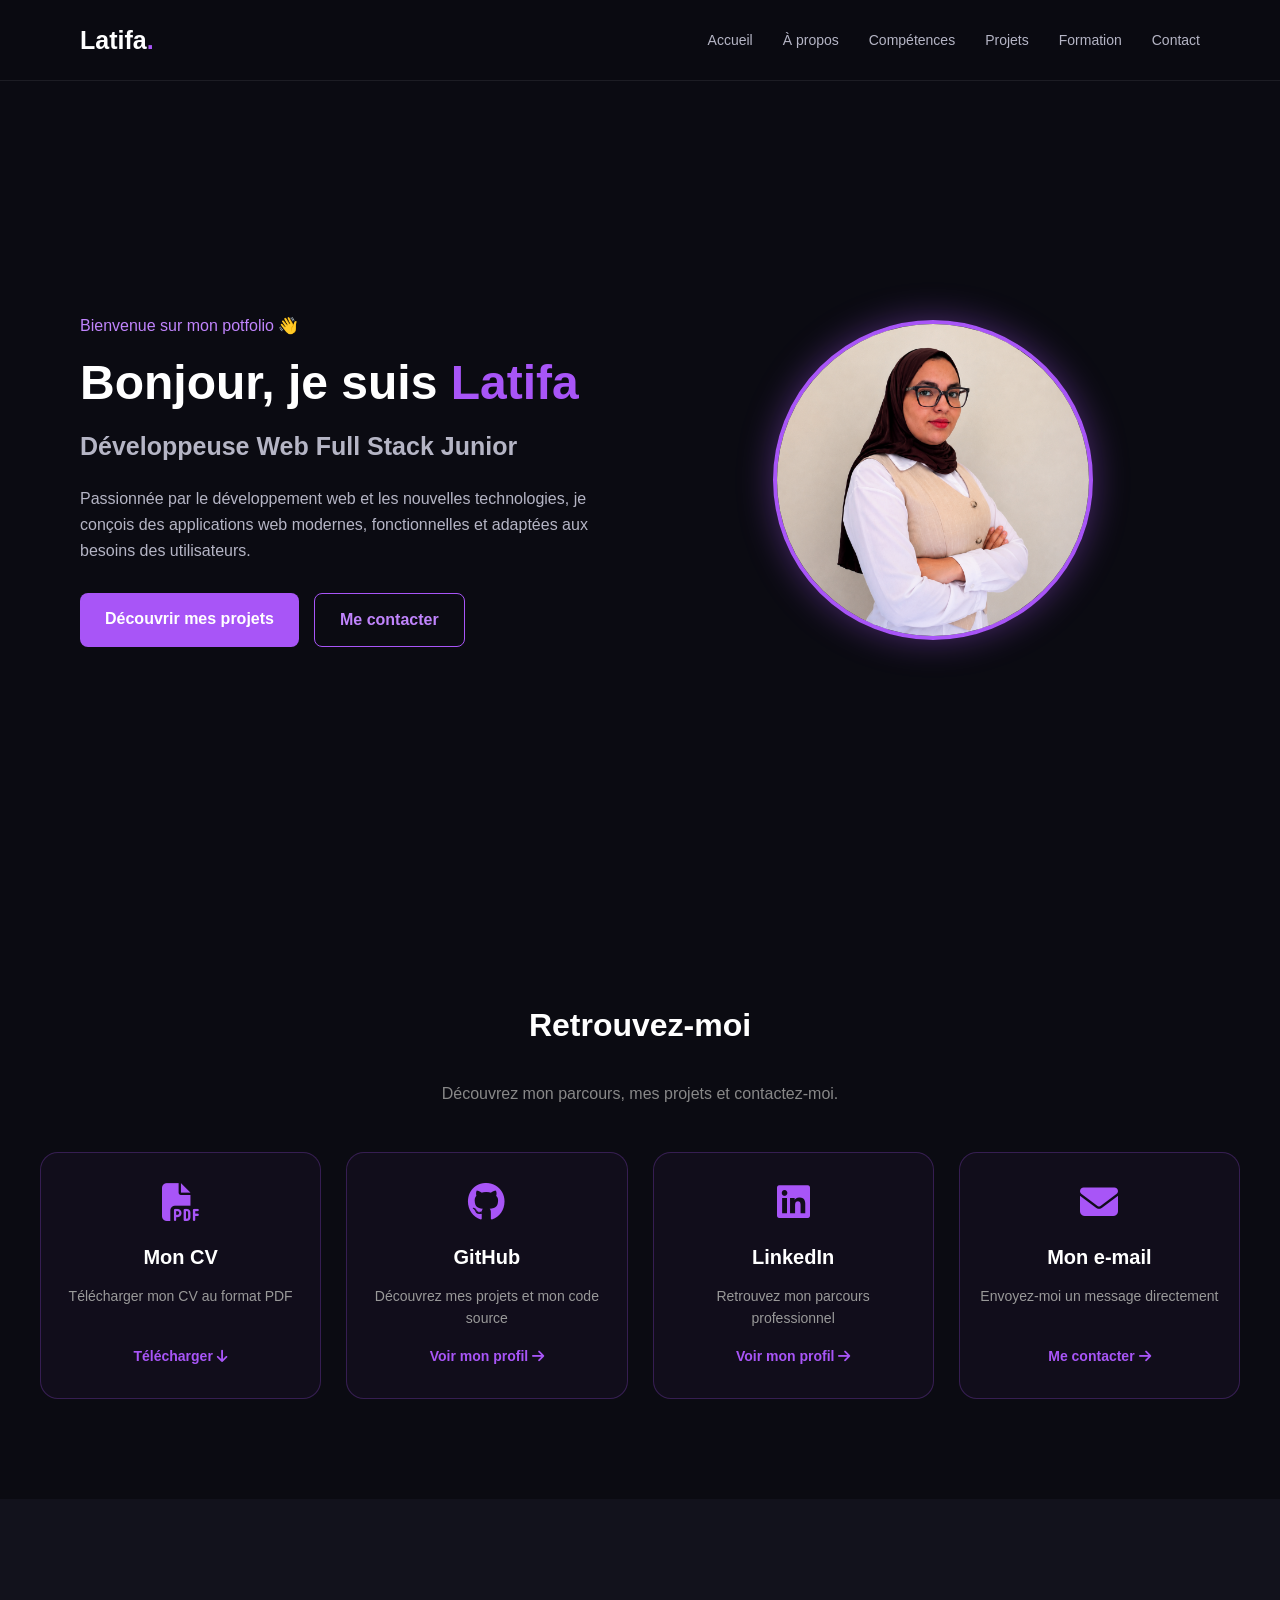
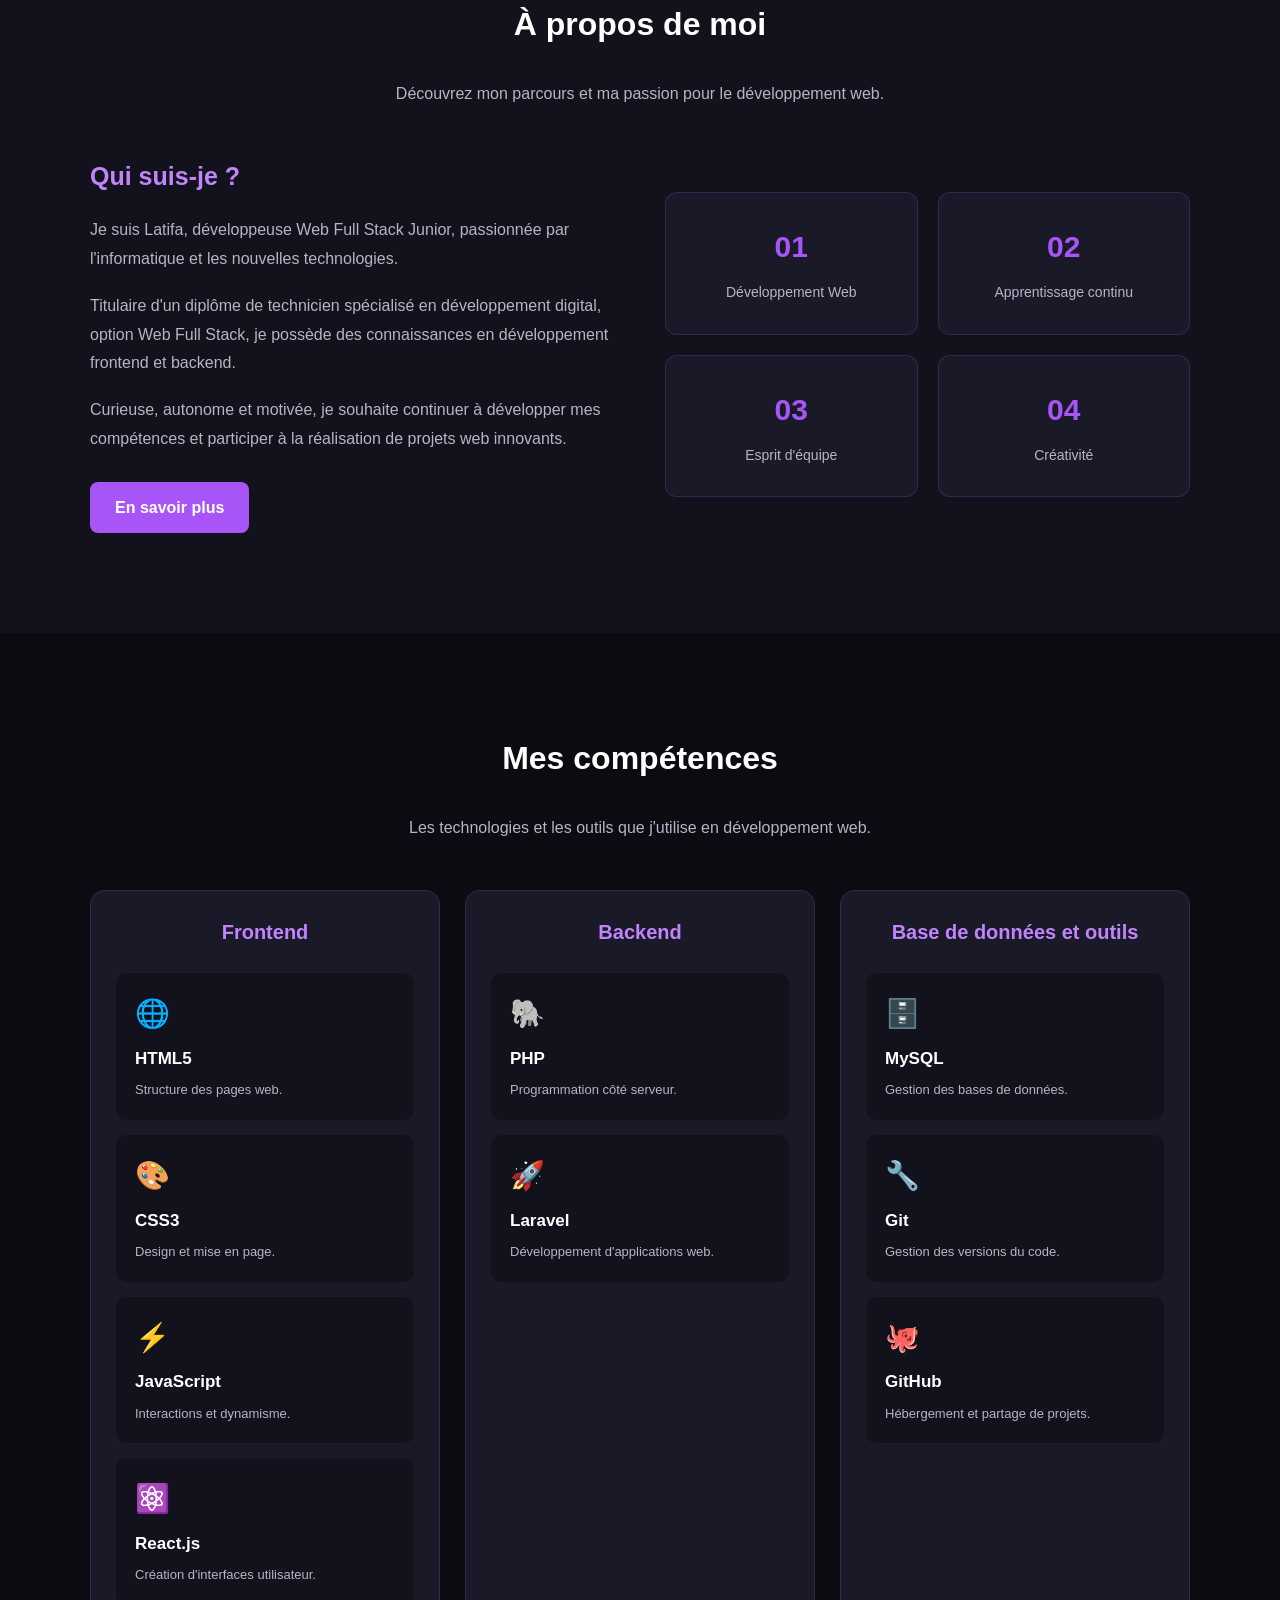
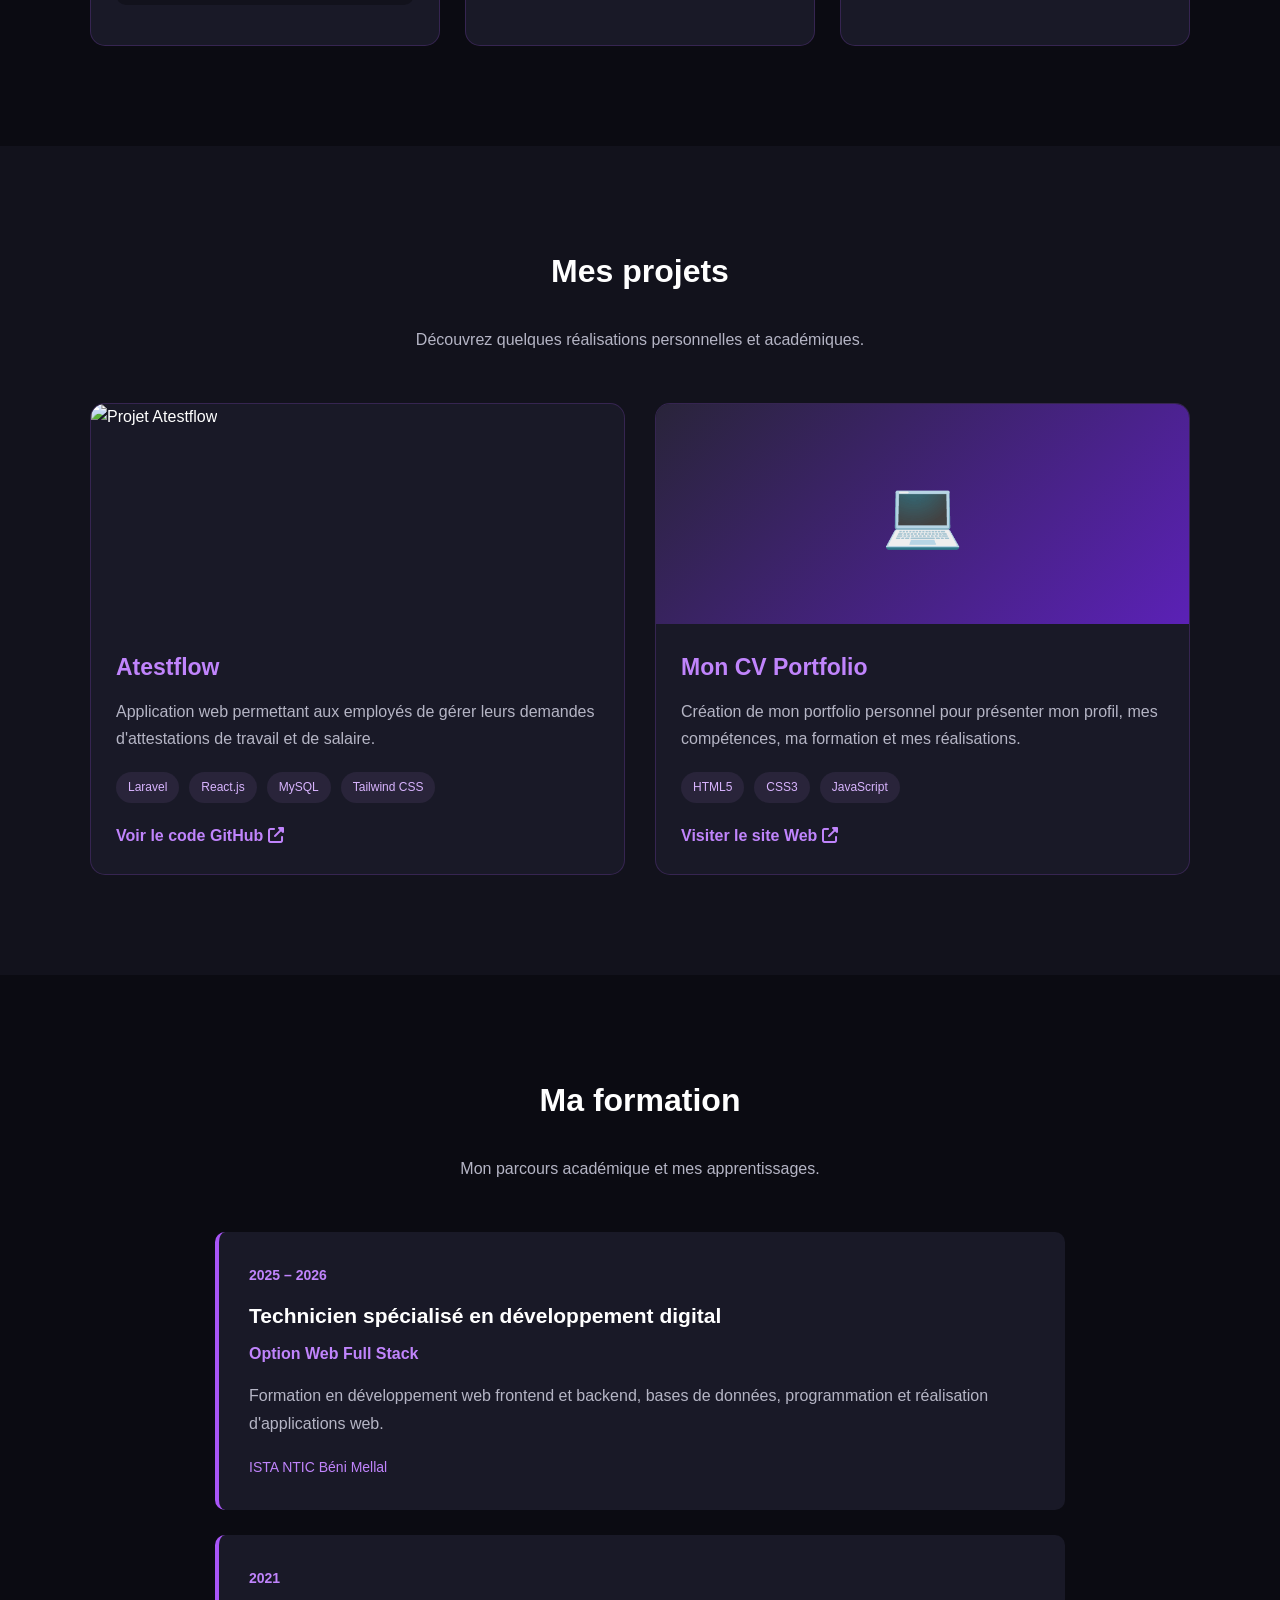
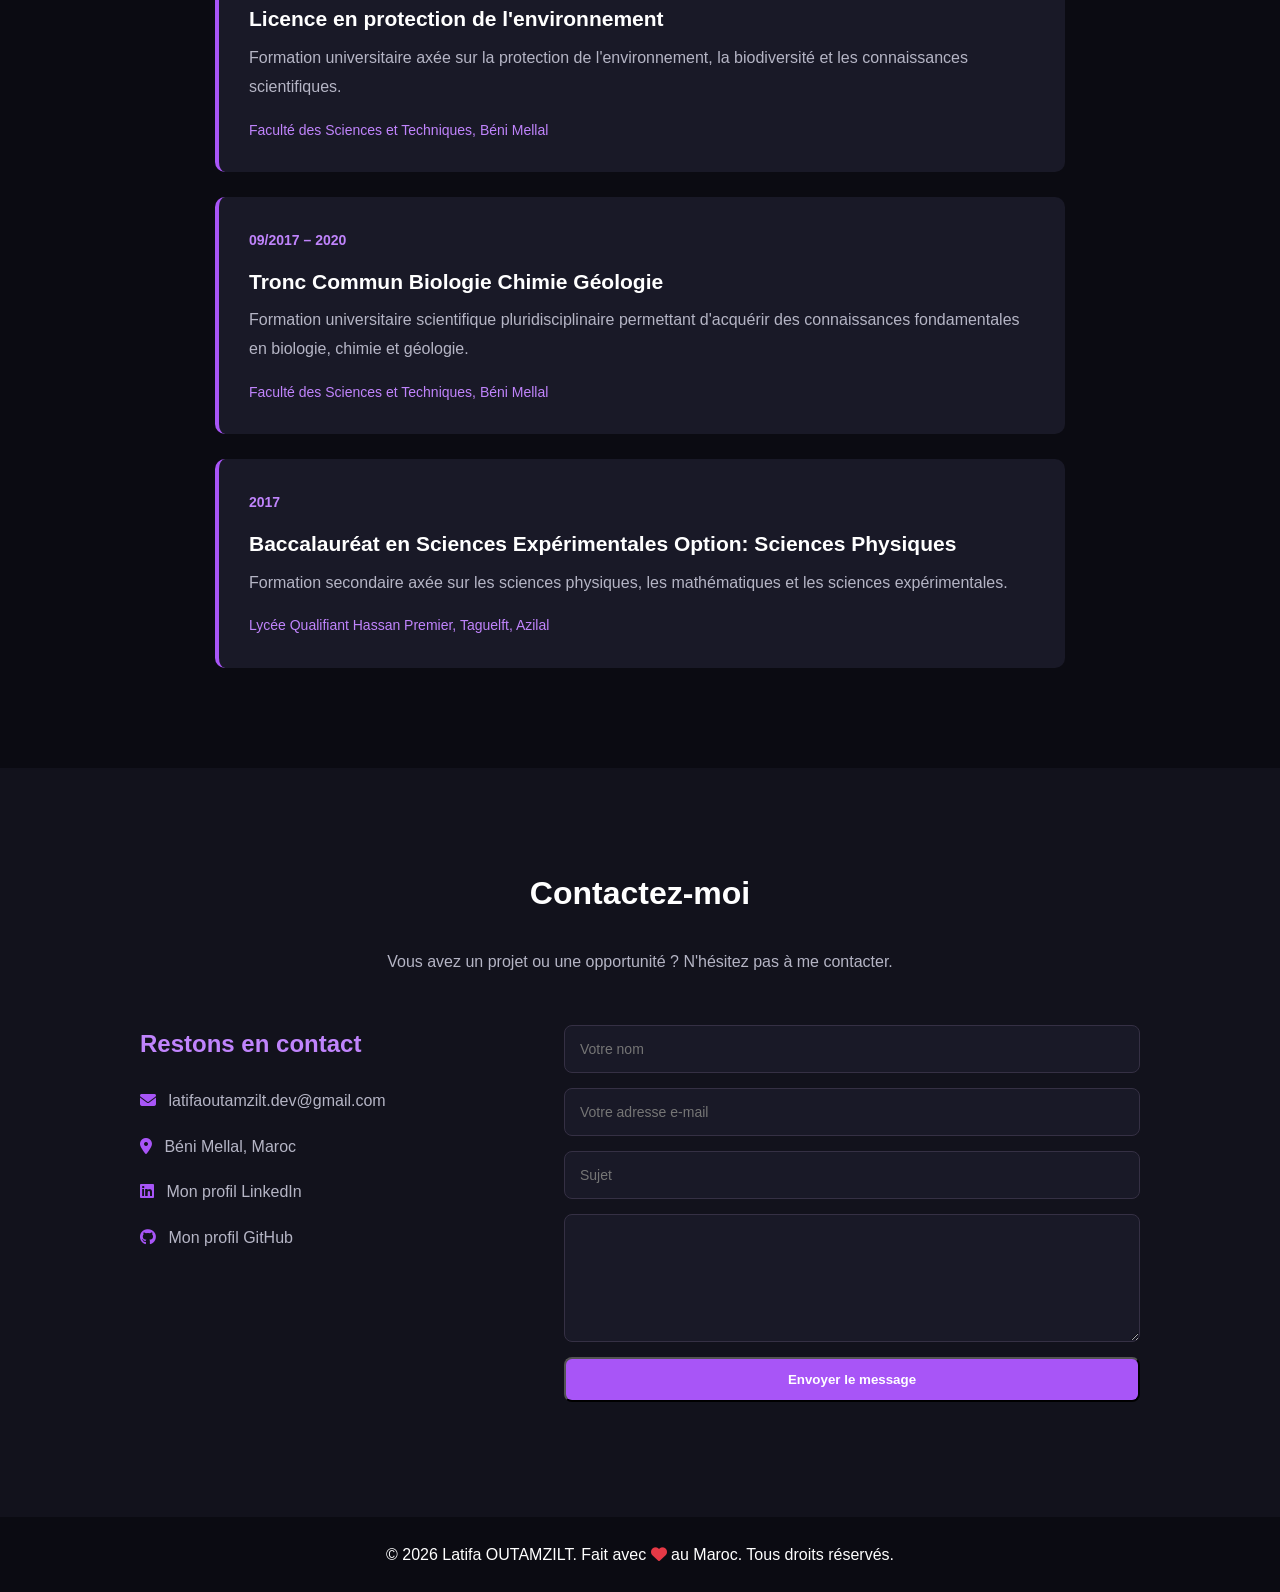
==== index.html @ f8122f00 "Update index.html changer le lien de cv" ====
<!DOCTYPE html>
<html lang="en">
<head>
    <meta charset="UTF-8">
    <meta name="viewport" content="width=device-width, initial-scale=1.0">
    <meta name="description" content="Portfolio personnel de développeuse Web Full Stack Junior">
    <title>Mon Portfolio | Développeuse Web</title>
    <link rel="stylesheet" href="style.css">
    <link rel="stylesheet"
        href="https://cdnjs.cloudflare.com/ajax/libs/font-awesome/6.5.2/css/all.min.css">
    <script src="script.js" defer></script>
</head>
<body>
    <header class="header">
        <nav class="navbar">
            <a href="#accueil" class="logo">
                Latifa<span>.</span>
            </a>
            <ul class="nav-links">
                <li><a href="#accueil">Accueil</a></li>
                <li><a href="#apropos">À propos</a></li>
                <li><a href="#competences">Compétences</a></li>
                <li><a href="#projets">Projets</a></li>
                <li><a href="#formation">Formation</a></li>
                <li><a href="#contact">Contact</a></li>
            </ul>
            <button class="menu-toggle" aria-label="Ouvrir le menu"> ☰ </button>
        </nav>
    </header>
    <main>
        <!--SECTION ACCUEIL-->
        <section id="accueil" class="hero">
            <div class="hero-content">
                <p class="welcome">Bienvenue sur mon potfolio 👋</p>
                <h1>Bonjour, je suis <span>Latifa</span></h1>
                <h2>Développeuse Web Full Stack Junior</h2>
                <p class="hero-description">
                    Passionnée par le développement web
                    et les nouvelles technologies, je conçois des applications web modernes, fonctionnelles et adaptées
                    aux besoins des utilisateurs.
                </p>
                <div class="hero-buttons">
                    <a href="#projets" class="btn btn-primary">
                        Découvrir mes projets
                    </a>
                    <a href="#contact" class="btn btn-secondary">
                        Me contacter
                    </a>
                </div>
                
            </div>
            <div class="hero-image">
                <div class="image-circle">
                    <img src="images/image.png" alt="Photo de profil de Latifa">
                </div>
            </div>
        </section>
        <!--SECTION RETROUVEZ-MOI-->
        <section id="liens-pro" class="professional-links">

            <div class="section-title">
                <h2>Retrouvez-moi</h2>
                <p>
                    Découvrez mon parcours, mes projets
                    et contactez-moi.
                </p>
            </div>

            <div class="links-container">

                <!-- Télécharger CV -->
                <a href="CV-Latifa Outamzilt.pdf"
                download
                class="link-card">

                    <i class="fas fa-file-pdf"></i>

                    <h3>Mon CV</h3>

                    <p>Télécharger mon CV au format PDF</p>

                    <span> Télécharger <i class="fas fa-arrow-down"></i></span>

                </a>

                <!-- GitHub -->
                <a href="https://github.com/Latifa-tifa99"
                target="_blank"
                rel="noopener noreferrer"
                class="link-card">

                    <i class="fab fa-github"></i>

                    <h3>GitHub</h3>

                    <p>Découvrez mes projets et mon code source</p>

                    <span>Voir mon profil <i class="fas fa-arrow-right"></i></span>

                </a>

                <!-- LinkedIn -->
                <a href="https://www.linkedin.com/in/latifa-outamzilt-194a65394/"
                target="_blank"
                rel="noopener noreferrer"
                class="link-card">

                    <i class="fab fa-linkedin"></i>

                    <h3>LinkedIn</h3>

                    <p>Retrouvez mon parcours professionnel</p>

                    <span>Voir mon profil <i class="fas fa-arrow-right"></i></span>

                </a>

                <!-- Email -->
                <a href="mailto:latifaoutamzilt.dev@gmail.com"
                class="link-card">

                    <i class="fas fa-envelope"></i>

                    <h3>Mon e-mail</h3>

                    <p>Envoyez-moi un message directement</p>

                    <span>Me contacter <i class="fas fa-arrow-right"></i></span>

                </a>

            </div>

        </section>
        <!--SECTION A PROPOS-->
        <section id="apropos" class="about">

            <div class="section-title">
                <h2>À propos de moi</h2>
                <p>Découvrez mon parcours et ma passion pour le développement web.</p>
            </div>

            <div class="about-container">

                <div class="about-text">

                    <h3>Qui suis-je ?</h3>

                    <p>
                    Je suis Latifa, développeuse Web Full Stack Junior,
                    passionnée par l'informatique et les nouvelles technologies.
                    </p>

                    <p>
                    Titulaire d'un diplôme de technicien spécialisé en
                    développement digital, option Web Full Stack,
                    je possède des connaissances en développement
                    frontend et backend.
                    </p>

                    <p>
                    Curieuse, autonome et motivée, je souhaite continuer
                    à développer mes compétences et participer à la
                    réalisation de projets web innovants.
                    </p>

                    <a href="#contact" class="btn btn-primary">
                    En savoir plus
                    </a>

                </div>

                <div class="about-info">

                    <div class="info-card">
                        <h3>01</h3>
                        <p>Développement Web</p>
                    </div>

                    <div class="info-card">
                        <h3>02</h3>
                        <p>Apprentissage continu</p>
                    </div>

                    <div class="info-card">
                        <h3>03</h3>
                        <p>Esprit d'équipe</p>
                    </div>

                    <div class="info-card">
                        <h3>04</h3>
                        <p>Créativité</p>
                    </div>

                </div>

            </div>

        </section>
        <!--SECTION COMPETENCES-->
        <section id="competences" class="skills">

            <div class="section-title">
                <h2>Mes compétences</h2>
                <p>Les technologies et les outils que j'utilise en développement web.</p>
            </div>

            <div class="skills-container">

            <!-- FRONTEND -->

                <div class="skill-category">

                    <h3>Frontend</h3>

                    <div class="skill-card">
                        <span class="skill-icon">🌐</span>
                        <h4>HTML5</h4>
                        <p>Structure des pages web.</p>
                    </div>

                    <div class="skill-card">
                        <span class="skill-icon">🎨</span>
                        <h4>CSS3</h4>
                        <p>Design et mise en page.</p>
                    </div>

                    <div class="skill-card">
                        <span class="skill-icon">⚡</span>
                        <h4>JavaScript</h4>
                        <p>Interactions et dynamisme.</p>
                    </div>

                    <div class="skill-card">
                        <span class="skill-icon">⚛️</span>
                        <h4>React.js</h4>
                        <p>Création d'interfaces utilisateur.</p>
                    </div>

                </div>

                <!-- BACKEND -->

                <div class="skill-category">

                    <h3>Backend</h3>

                    <div class="skill-card">
                        <span class="skill-icon">🐘</span>
                        <h4>PHP</h4>
                        <p>Programmation côté serveur.</p>
                    </div>

                    <div class="skill-card">
                        <span class="skill-icon">🚀</span>
                        <h4>Laravel</h4>
                        <p>Développement d'applications web.</p>
                    </div>

                </div>

                <!-- BASE DE DONNEES ET OUTILS -->

                <div class="skill-category">

                    <h3>Base de données et outils</h3>

                    <div class="skill-card">
                        <span class="skill-icon">🗄️</span>
                        <h4>MySQL</h4>
                        <p>Gestion des bases de données.</p>
                    </div>

                    <div class="skill-card">
                        <span class="skill-icon">🔧</span>
                        <h4>Git</h4>
                        <p>Gestion des versions du code.</p>
                    </div>

                    <div class="skill-card">
                        <span class="skill-icon">🐙</span>
                        <h4>GitHub</h4>
                        <p>Hébergement et partage de projets.</p>
                    </div>

                </div>

            </div>

        </section>
        <!--SECTION PROJETS-->
        <section id="projets" class="projects">

            <div class="section-title">
                <h2>Mes projets</h2>
                <p>Découvrez quelques réalisations personnelles et académiques.</p>
            </div>

            <div class="projects-container">

                <!-- PROJET 1 -->

                <div class="project-card">

                    <div class="project-image">
                        <img src="images/project1.png"
                            alt="Projet Atestflow">
                    </div>

                    <div class="project-content">

                        <h3>Atestflow</h3>

                        <p>
                            Application web permettant aux employés
                            de gérer leurs demandes d'attestations
                            de travail et de salaire.
                        </p>

                        <div class="project-technologies">
                            <span>Laravel</span>
                            <span>React.js</span>
                            <span>MySQL</span>
                            <span>Tailwind CSS</span>
                        </div>

                        <a href="https://github.com/"
                        target="_blank"
                        rel="noopener noreferrer"
                        class="project-link">
                        Voir le code GitHub <i class="fas fa-external-link-alt"></i>
                        </a>

                    </div>

                </div>

                <!-- PROJET 2 -->

                <div class="project-card">

                    <div class="project-image project-placeholder">
                        <span>💻</span>
                    </div>

                    <div class="project-content">

                        <h3>Mon CV Portfolio</h3>

                        <p>
                            Création de mon portfolio personnel
                            pour présenter mon profil, mes compétences,
                            ma formation et mes réalisations.
                        </p>

                        <div class="project-technologies">
                            <span>HTML5</span>
                            <span>CSS3</span>
                            <span>JavaScript</span>
                        </div>

                        <a href="#accueil" class="project-link">
                            Visiter le site Web <i class="fas fa-external-link-alt"></i>
                        </a>

                    </div>

                </div>

            </div>

        </section>
        <!--SECTION FORMATION-->
        <section id="formation" class="education">

            <div class="section-title">
                <h2>Ma formation</h2>
                <p>Mon parcours académique et mes apprentissages.</p>
            </div>

            <div class="education-container">

                <div class="education-card">

                    <span class="education-year">2025 – 2026</span>

                    <h3>Technicien spécialisé en développement digital</h3>

                    <h4>Option Web Full Stack</h4>

                    <p>
                        Formation en développement web frontend et backend,
                        bases de données, programmation et réalisation
                        d'applications web.
                    </p>

                    <span class="education-place">ISTA NTIC Béni Mellal</span>

                </div>

                <div class="education-card">

                    <span class="education-year">2021</span>

                    <h3>Licence en protection de l'environnement</h3>

                    <p>
                        Formation universitaire axée sur la protection
                        de l'environnement, la biodiversité et les
                        connaissances scientifiques.
                    </p>

                    <span class="education-place">Faculté des Sciences et Techniques, Béni Mellal</span>

                </div>
                 <div class="education-card">

                    <span class="education-year">09/2017 – 2020</span>

                    <h3>Tronc Commun Biologie Chimie Géologie</h3>

                    <p>
                        Formation universitaire scientifique pluridisciplinaire permettant
                        d'acquérir des connaissances fondamentales en biologie, chimie et géologie.
                    </p>

                    <span class="education-place">Faculté des Sciences et Techniques, Béni Mellal</span>

                </div>
                 <div class="education-card">

                    <span class="education-year">2017</span>

                    <h3>Baccalauréat en Sciences Expérimentales Option: Sciences Physiques</h3>

                    <p>
                        Formation secondaire axée sur 
                        les sciences physiques, les mathématiques 
                        et les sciences expérimentales.
                    </p>

                    <span class="education-place">Lycée Qualifiant Hassan Premier, Taguelft, Azilal</span>

                </div>

            </div>

        </section>
        <!--SECTION CONTACT-->
        <section id="contact" class="contact">

            <div class="section-title">
                <h2>Contactez-moi</h2>
                <p>Vous avez un projet ou une opportunité ?
                N'hésitez pas à me contacter.</p>
            </div>

            <div class="contact-container">

                <div class="contact-info">

                    <h3>Restons en contact</h3>

                    <p><i class="fas fa-envelope"></i>
                        <a href="mailto:latifaoutamzilt.dev@gmail.com">
                            latifaoutamzilt.dev@gmail.com
                        </a>
                    </p>

                    <p> 
                        <i class="fas fa-map-marker-alt"></i> Béni Mellal, Maroc
                    </p>

                    <p> <i class="fab fa-linkedin"></i>
                        <a href="https://www.linkedin.com/in/latifa-outamzilt-194a65394/" target="_blank"
                            rel="noopener noreferrer">Mon profil LinkedIn</a>
                    </p>

                    <p><i class="fab fa-github"></i>
                        <a href="https://github.com/Latifa-tifa99" target="_blank" rel="noopener ,noreferrer">
                            Mon profil GitHub
                        </a>
                    </p>

                </div>

                <form id="contact-form" action="https://formspree.io/f/xzerewyn" method="POST">

                    <input type="text"
                        id="name"
                        name="name"
                        placeholder="Votre nom"
                        required>

                    <input type="email"
                        id="email"
                        name="email"
                        placeholder="Votre adresse e-mail"
                        required>

                    <input type="text"
                        id="subject"
                        name="subject"
                        placeholder="Sujet"
                        required>

                    <textarea id="message"
                    name="message"
                        placeholder="Votre message"
                        rows="6"
                        required>
                    </textarea>

                    <button type="submit" class="btn btn-primary">
                        Envoyer le message
                    </button>

                    <p id="form-message"></p>

                </form>

            </div>

        </section>
    </main>
    <!--FOOTER-->
    <footer class="footer">
        <p>© 2026 Latifa OUTAMZILT. Fait avec <i class="fa-solid fa-heart" style="color: #e63946;"></i> au Maroc. Tous droits réservés.</p>
    </footer>
    
</body>
</html>
---- style.css ----
/* ==============================
   1. VARIABLES ET PARAMETRES
================================ */

:root {
    --bg-color: #0b0b12;
    --secondary-bg: #12121c;
    --card-bg: #191927;
    --primary-color: #a855f7;
    --secondary-color: #c084fc;
    --text-color: #ffffff;
    --text-muted: #b5b5c5;
}

/* ==============================
   2. RESET CSS
================================ */

* {
    margin: 0;
    padding: 0;
    box-sizing: border-box;
}

html {
    scroll-behavior: smooth;
    scroll-padding-top: 90px;
}

body {
    background-color: var(--bg-color);
    color: var(--text-color);
    font-family: Arial, Helvetica, sans-serif;
    line-height: 1.6;
}

/* ==============================
   3. LIENS ET LISTES
================================ */

a {
    text-decoration: none;
    color: inherit;
}

ul {
    list-style: none;
}

/* ==============================
   4. BARRE DE NAVIGATION
================================ */

.header {
    width: 100%;
    position: fixed;
    top: 0;
    left: 0;
    z-index: 1000;
    background-color: rgba(11, 11, 18, 0.95);
    border-bottom: 1px solid rgba(255, 255, 255, 0.08);
}

.navbar {
    max-width: 1200px;
    margin: auto;
    padding: 20px 40px;

    display: flex;
    justify-content: space-between;
    align-items: center;
}

/* Logo */

.logo {
    font-size: 25px;
    font-weight: bold;
}

.logo span {
    color: var(--primary-color);
}

/* Liens de navigation */

.nav-links {
    display: flex;
    align-items: center;
    gap: 30px;
}

.nav-links a {
    font-size: 14px;
    color: var(--text-muted);
    transition: 0.3s;
}

.nav-links a:hover {
    color: var(--primary-color);
}

/* Bouton menu mobile */

.menu-toggle {
    display: none;
    background: none;
    border: none;
    color: white;
    font-size: 28px;
    cursor: pointer;
}
/* ==============================
   5. SECTION ACCUEIL
================================ */

.hero {
    min-height: 100vh;
    max-width: 1200px;
    margin: auto;
    padding: 140px 40px 80px;

    display: flex;
    justify-content: space-between;
    align-items: center;
    gap: 50px;
}

/* Contenu de présentation */

.hero-content {
    flex: 1;
}

.welcome {
    color: var(--secondary-color);
    font-size: 16px;
    margin-bottom: 15px;
}

.hero-content h1 {
    font-size: 48px;
    margin-bottom: 15px;
    line-height: 1.2;
}

.hero-content h1 span {
    color: var(--primary-color);
}

.hero-content h2 {
    font-size: 25px;
    color: var(--text-muted);
    margin-bottom: 20px;
}

.hero-description {
    color: var(--text-muted);
    font-size: 16px;
    max-width: 550px;
    margin-bottom: 30px;
}

/* Boutons */

.hero-buttons {
    display: flex;
    gap: 15px;
    flex-wrap: wrap;
}

.btn {
    display: inline-block;
    padding: 13px 25px;
    border-radius: 8px;
    font-weight: bold;
    transition: 0.3s;
}

.btn-primary {
    background-color: var(--primary-color);
    color: white;
}

.btn-primary:hover {
    background-color: #9333ea;
    transform: translateY(-4px);
}

.btn-secondary {
    border: 1px solid var(--primary-color);
    color: var(--secondary-color);
}

.btn-secondary:hover {
    background-color: var(--primary-color);
    color: white;
}

/* Photo de profil */

.hero-image {
    flex: 1;
    display: flex;
    justify-content: center;
}

.image-circle {
    width: 320px;
    height: 320px;
    border-radius: 50%;
    overflow: hidden;
    border: 4px solid var(--primary-color);
    box-shadow: 0 0 35px rgba(168, 85, 247, 0.4);
}

.image-circle img {
    width: 100%;
    height: 100%;
    object-fit: cover;
}
/* ==============================
   6. SECTIONS GENERALES
================================ */

section:not(.hero) {
    padding: 100px 40px;
    text-align: center;
}

section:not(.hero) h2 {
    font-size: 32px;
    margin-bottom: 30px;
}

.about,
.projects,
.contact {
    background-color: var(--secondary-bg);
}

.skills,
.education {
    background-color: var(--bg-color);
}

/* ==============================
   7. RESPONSIVE DESIGN
================================ */

@media screen and (max-width: 768px) {

    .navbar {
        padding: 18px 20px;
    }

    .nav-links {
        display: none;
    }

    .menu-toggle {
        display: block;
    }

    .hero {
        flex-direction: column-reverse;
        text-align: center;
        padding: 120px 20px 60px;
    }

    .hero-content h1 {
        font-size: 35px;
    }

    .hero-content h2 {
        font-size: 20px;
    }

    .hero-description {
        margin-left: auto;
        margin-right: auto;
    }

    .hero-buttons {
        justify-content: center;
    }

    .image-circle {
        width: 230px;
        height: 230px;
    }

    section:not(.hero) {
        padding: 70px 20px;
    }
}
/* MENU MOBILE ACTIF */

@media screen and (max-width: 768px) {

    .nav-links {
        display: none;
        position: absolute;
        top: 75px;
        left: 0;
        width: 100%;

        flex-direction: column;
        gap: 20px;

        padding: 25px;
        background-color: #12121c;
        border-bottom: 1px solid #a855f7;
    }

    .nav-links.active {
        display: flex;
    }

}
/* ==============================
   ANIMATIONS AU DEFILEMENT
================================ */

.reveal {
    opacity: 0;
    transform: translateY(40px);
    transition: opacity 0.8s ease,
                transform 0.8s ease;
}

.reveal.visible {
    opacity: 1;
    transform: translateY(0);
}
/* ==============================
   SECTION A PROPOS
================================ */

.section-title {
    text-align: center;
    margin-bottom: 50px;
}

.section-title h2 {
    color: var(--text-color);
    font-size: 35px;
}

.section-title p {
    color: var(--text-muted);
    margin-top: 10px;
}

.about-container {
    max-width: 1100px;
    margin: auto;

    display: grid;
    grid-template-columns: 1fr 1fr;
    gap: 50px;

    text-align: left;
    align-items: center;
}

.about-text h3 {
    color: var(--secondary-color);
    font-size: 25px;
    margin-bottom: 20px;
}

.about-text p {
    color: var(--text-muted);
    margin-bottom: 18px;
    line-height: 1.8;
}

.about-text .btn {
    margin-top: 10px;
}

.about-info {
    display: grid;
    grid-template-columns: 1fr 1fr;
    gap: 20px;
}

.info-card {
    background-color: var(--card-bg);
    padding: 30px 15px;
    border-radius: 12px;
    border: 1px solid rgba(168, 85, 247, 0.2);
    text-align: center;
    transition: 0.3s;
}

.info-card:hover {
    transform: translateY(-8px);
    border-color: var(--primary-color);
    box-shadow: 0 0 20px rgba(168, 85, 247, 0.15);
}

.info-card h3 {
    color: var(--primary-color);
    font-size: 30px;
    margin-bottom: 10px;
}

.info-card p {
    color: var(--text-muted);
    font-size: 14px;
}

/* RESPONSIVE A PROPOS */

@media screen and (max-width: 768px) {

    .about-container {
        grid-template-columns: 1fr;
        gap: 35px;
    }

    .about-info {
        grid-template-columns: 1fr 1fr;
    }

}
/* ==============================
   SECTION COMPETENCES
================================ */

.skills-container {
    max-width: 1100px;
    margin: auto;

    display: grid;
    grid-template-columns: repeat(3, 1fr);
    gap: 25px;

    text-align: left;
}

.skill-category {
    background-color: var(--card-bg);
    padding: 25px;
    border-radius: 15px;
    border: 1px solid rgba(168, 85, 247, 0.2);
}

.skill-category h3 {
    color: var(--secondary-color);
    font-size: 20px;
    margin-bottom: 25px;
    text-align: center;
}

.skill-card {
    background-color: var(--secondary-bg);
    padding: 18px;
    border-radius: 10px;
    margin-bottom: 15px;

    border: 1px solid transparent;
    transition: 0.3s;
}

.skill-card:hover {
    transform: translateY(-5px);
    border-color: var(--primary-color);
    box-shadow: 0 0 15px rgba(168, 85, 247, 0.15);
}

.skill-icon {
    font-size: 28px;
}

.skill-card h4 {
    color: var(--text-color);
    font-size: 17px;
    margin: 8px 0;
}

.skill-card p {
    color: var(--text-muted);
    font-size: 13px;
}

/* RESPONSIVE COMPETENCES */

@media screen and (max-width: 900px) {

    .skills-container {
        grid-template-columns: repeat(2, 1fr);
    }

}

@media screen and (max-width: 600px) {

    .skills-container {
        grid-template-columns: 1fr;
    }

}
/* ==============================
   SECTION PROJETS
================================ */

.projects-container {
    max-width: 1100px;
    margin: auto;

    display: grid;
    grid-template-columns: repeat(2, 1fr);
    gap: 30px;

    text-align: left;
}

.project-card {
    background-color: var(--card-bg);
    border-radius: 15px;
    overflow: hidden;

    border: 1px solid rgba(168, 85, 247, 0.2);
    transition: 0.3s;
}

.project-card:hover {
    transform: translateY(-8px);
    box-shadow: 0 10px 30px rgba(168, 85, 247, 0.15);
}

.project-image {
    width: 100%;
    height: 220px;
    overflow: hidden;
}

.project-image img {
    width: 100%;
    height: 100%;
    object-fit: cover;
}

.project-placeholder {
    background: linear-gradient(135deg, #29243A, #5B21B6);
    display: flex;
    justify-content: center;
    align-items: center;
}

.project-placeholder span {
    font-size: 65px;
}

.project-content {
    padding: 25px;
}

.project-content h3 {
    font-size: 23px;
    color: var(--secondary-color);
    margin-bottom: 12px;
}

.project-content p {
    color: var(--text-muted);
    line-height: 1.7;
    margin-bottom: 20px;
}

.project-technologies {
    display: flex;
    flex-wrap: wrap;
    gap: 10px;
    margin-bottom: 20px;
}

.project-technologies span {
    background-color: #29243A;
    color: #D8B4FE;
    padding: 6px 12px;
    border-radius: 20px;
    font-size: 12px;
}

.project-link {
    color: var(--secondary-color);
    font-weight: bold;
    transition: 0.3s;
}

.project-link:hover {
    color: white;
}

/* RESPONSIVE PROJETS */

@media screen and (max-width: 768px) {

    .projects-container {
        grid-template-columns: 1fr;
    }

}
/* ==============================
   SECTION FORMATION
================================ */

.education-container {
    max-width: 850px;
    margin: auto;

    display: flex;
    flex-direction: column;
    gap: 25px;

    text-align: left;
}

.education-card {
    background-color: var(--card-bg);
    padding: 30px;
    border-left: 4px solid var(--primary-color);
    border-radius: 10px;
    transition: 0.3s;
}

.education-card:hover {
    transform: translateX(8px);
}

.education-year {
    color: var(--secondary-color);
    font-weight: bold;
    font-size: 14px;
}

.education-card h3 {
    font-size: 21px;
    margin: 12px 0 8px;
}

.education-card h4 {
    color: var(--secondary-color);
    margin-bottom: 15px;
}

.education-card p {
    color: var(--text-muted);
    line-height: 1.8;
    margin-bottom: 15px;
}

.education-place {
    color: #C084FC;
    font-size: 14px;
}

@media screen and (max-width: 600px) {

    .education-card {
        padding: 20px;
    }

    .education-card h3 {
        font-size: 18px;
    }

}
/* ==============================
   SECTION CONTACT
================================ */

.contact-container {
    max-width: 1000px;
    margin: auto;

    display: grid;
    grid-template-columns: 1fr 1.5fr;
    gap: 40px;

    text-align: left;
}

.contact-info h3 {
    color: var(--secondary-color);
    font-size: 24px;
    margin-bottom: 25px;
}

.contact-info p {
    color: var(--text-muted);
    margin-bottom: 20px;
}

#contact-form {
    display: flex;
    flex-direction: column;
    gap: 15px;
}

#contact-form input,
#contact-form textarea {
    width: 100%;
    padding: 15px;
    border: 1px solid #353044;
    border-radius: 8px;

    background-color: var(--card-bg);
    color: white;
    font-family: inherit;
    font-size: 14px;

    outline: none;
}

#contact-form input:focus,
#contact-form textarea:focus {
    border-color: var(--primary-color);
}

#contact-form textarea {
    resize: vertical;
}

#form-message {
    color: var(--secondary-color);
    font-size: 14px;
}

@media screen and (max-width: 768px) {

    .contact-container {
        grid-template-columns: 1fr;
    }

}

/* =================================
   DECOUVREZ - MOI
================================= */

.professional-links {
    padding: 80px 8%;
    text-align: center;
}

.professional-links .section-title {
    margin-bottom: 45px;
}

.professional-links .section-title p {
    color: #888;
    margin-top: 12px;
}

.links-container {
    display: grid;
    grid-template-columns: repeat(4, 1fr);
    gap: 25px;
    max-width: 1200px;
    margin: auto;
}

.link-card {
    text-decoration: none;
    color: inherit;
    padding: 30px 20px;
    border: 1px solid rgba(168, 85, 247, 0.25);
    border-radius: 18px;
    background: rgba(168, 85, 247, 0.04);
    transition: all 0.3s ease;
}

.link-card > i {
    font-size: 38px;
    color: #a855f7;
    margin-bottom: 20px;
}

.link-card h3 {
    margin-bottom: 12px;
    font-size: 20px;
}

.link-card p {
    color: #999;
    font-size: 14px;
    line-height: 1.6;
    min-height: 45px;
}

.link-card span {
    display: inline-block;
    margin-top: 15px;
    color: #a855f7;
    font-weight: 600;
    font-size: 14px;
}

.link-card:hover {
    transform: translateY(-8px);
    border-color: #a855f7;
    box-shadow: 0 10px 30px rgba(168, 85, 247, 0.15);
}

.link-card:hover > i {
    transform: scale(1.15);
}

.link-card > i {
    transition: transform 0.3s ease;
}

/* RESPONSIVE */

@media (max-width: 992px) {
    .links-container {
        grid-template-columns: repeat(2, 1fr);
    }
}

@media (max-width: 576px) {
    .links-container {
        grid-template-columns: 1fr;
    }

    .professional-links {
        padding: 60px 6%;
    }
}
/* Liens de contact */
.contact-info a {
    color: inherit;
    text-decoration: none;
    transition: 0.3s ease;
}
.contact-info a:hover{
    color: #a855f7;
    text-decoration: underline;
}
.contact-info i {
    color: #a855f7;
    margin-right: 8px;
}
.footer {
    text-align: center;
    display: flex;
    flex-direction: column;
    justify-content: center;
    align-items: center;
    padding: 25px 15px;
    width: 100%;
}
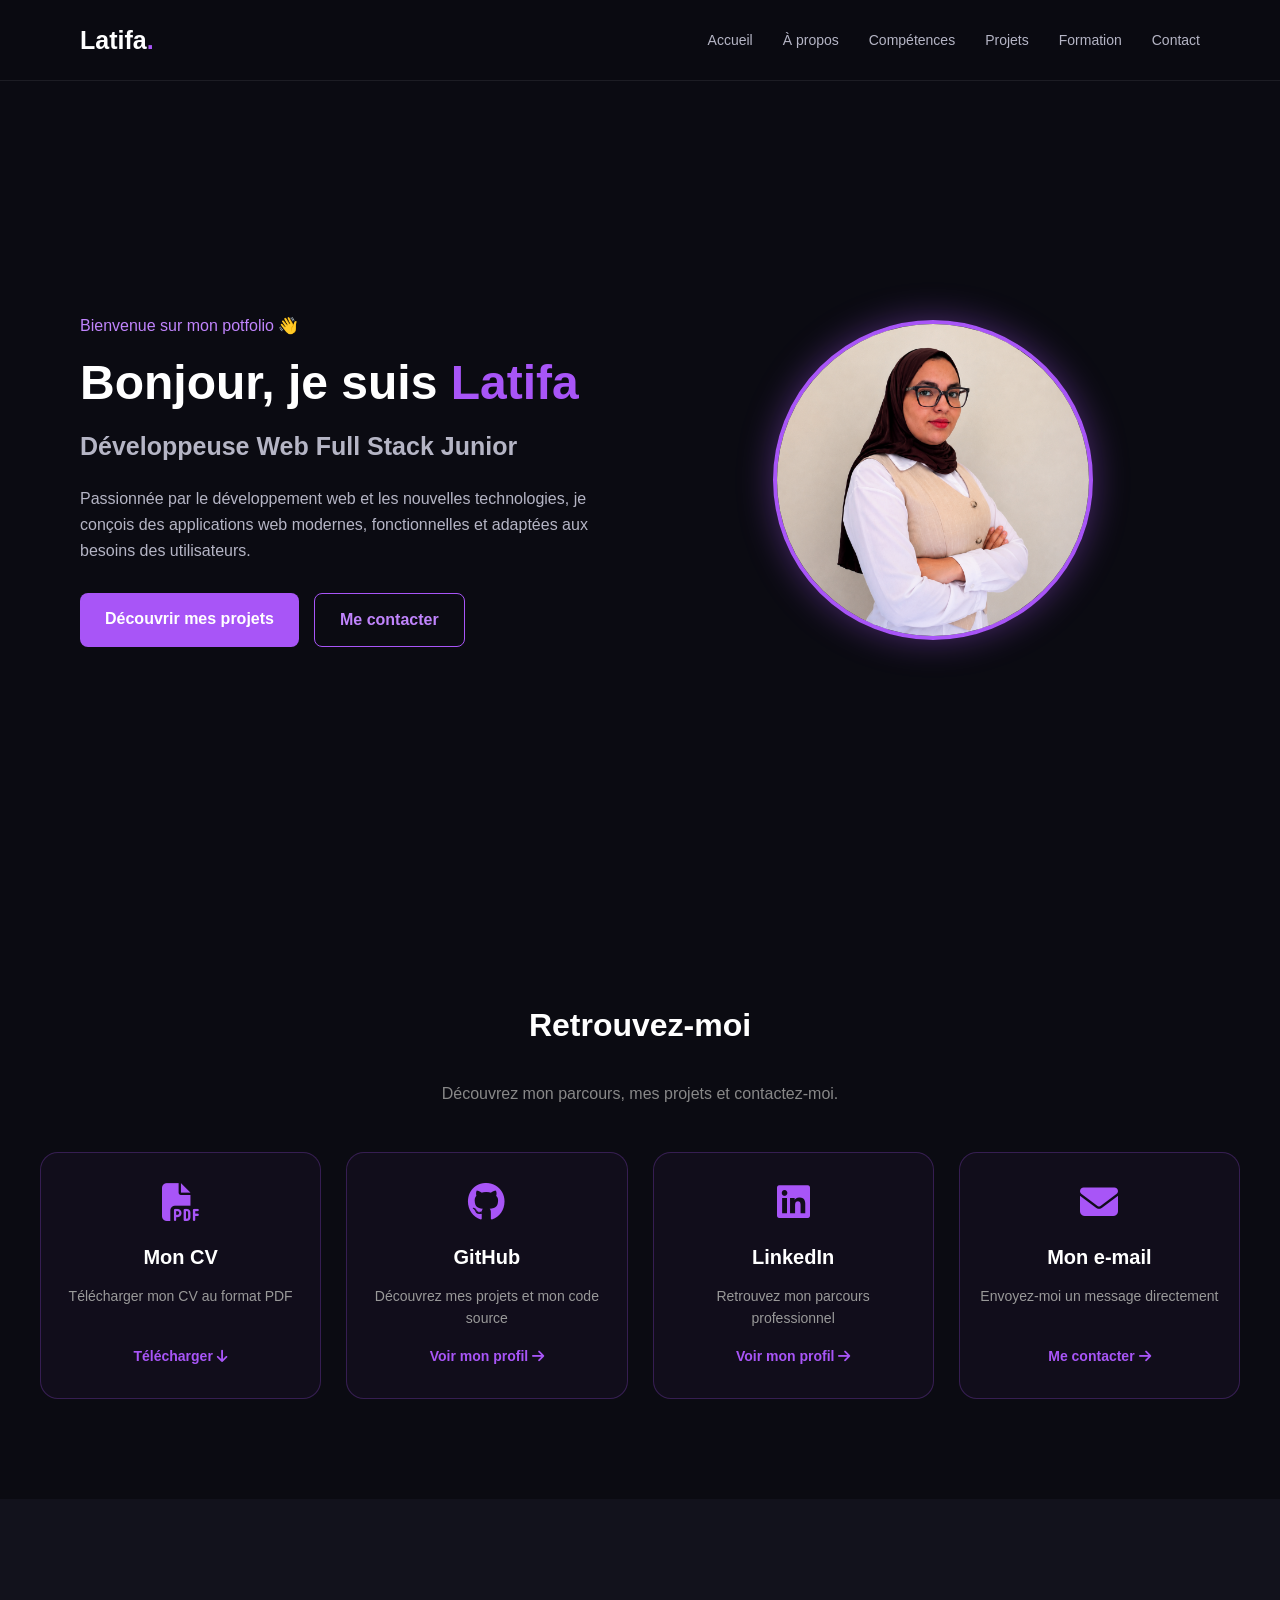
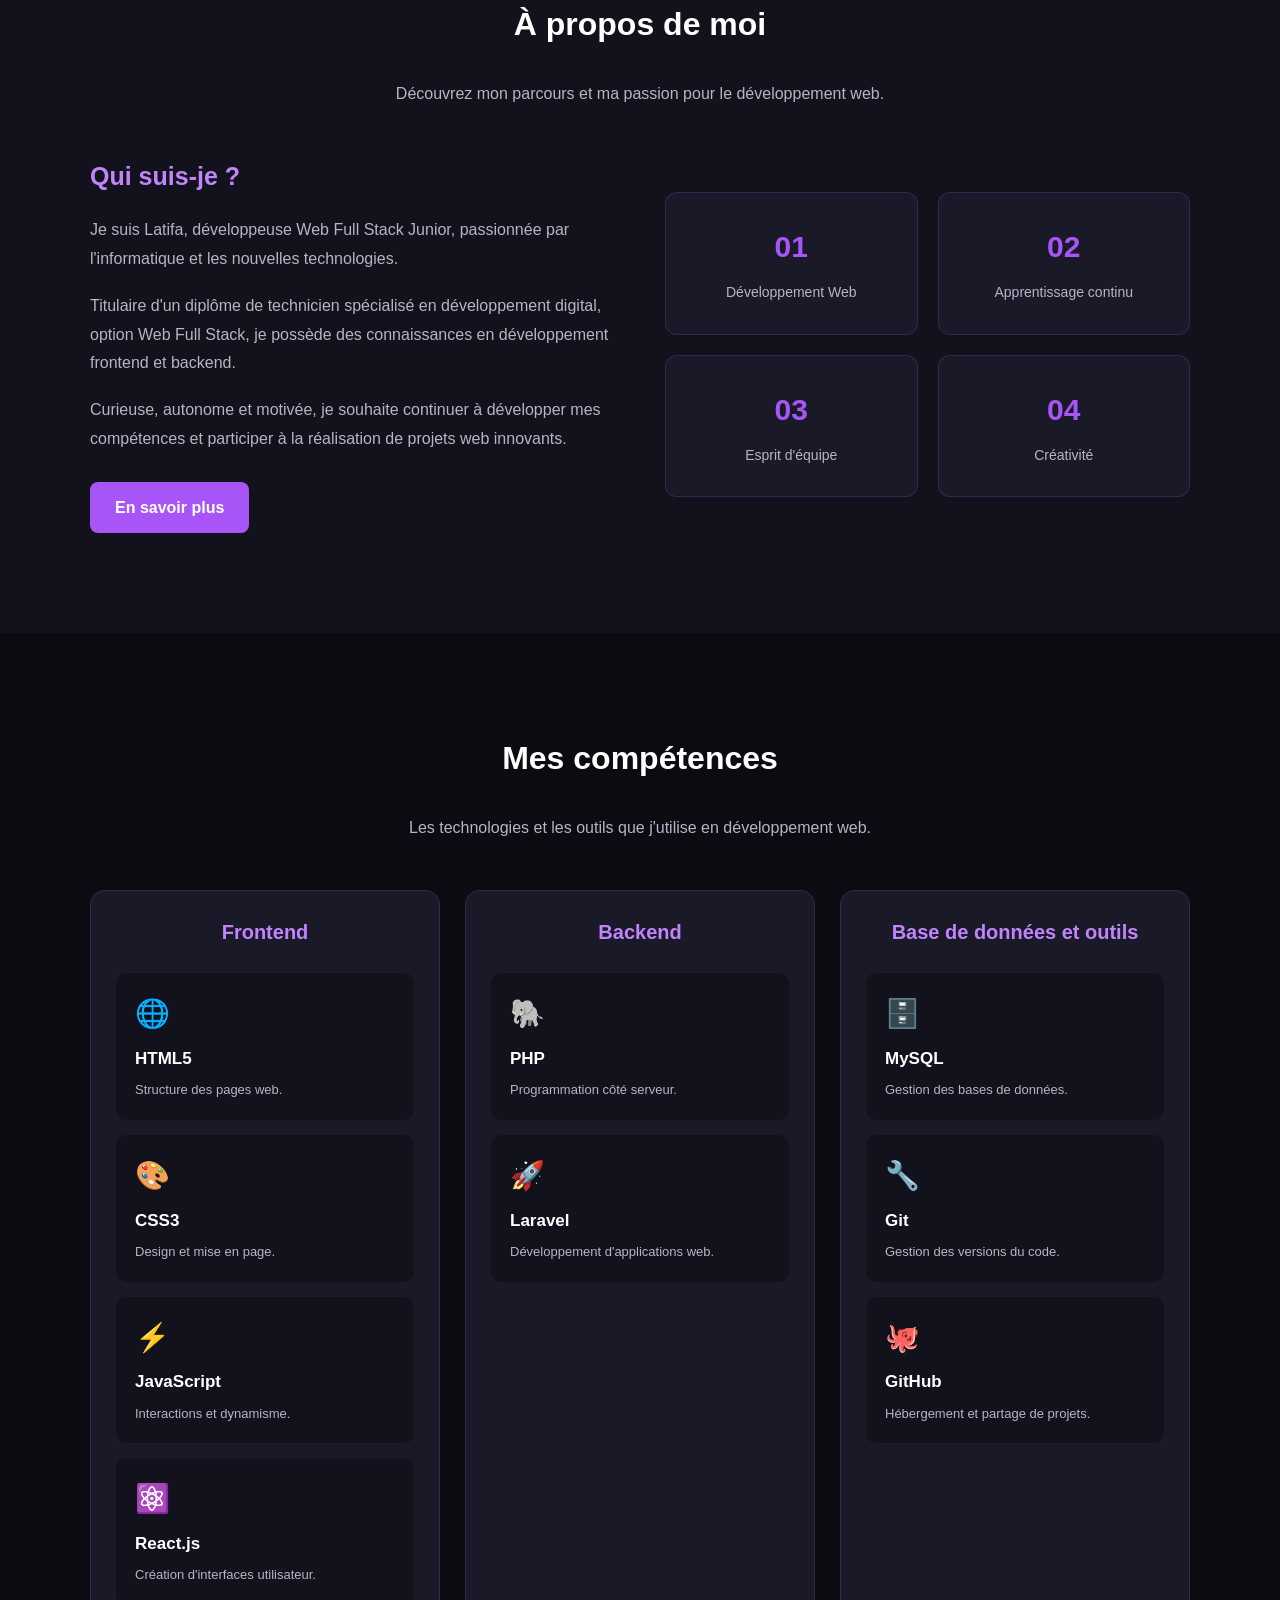
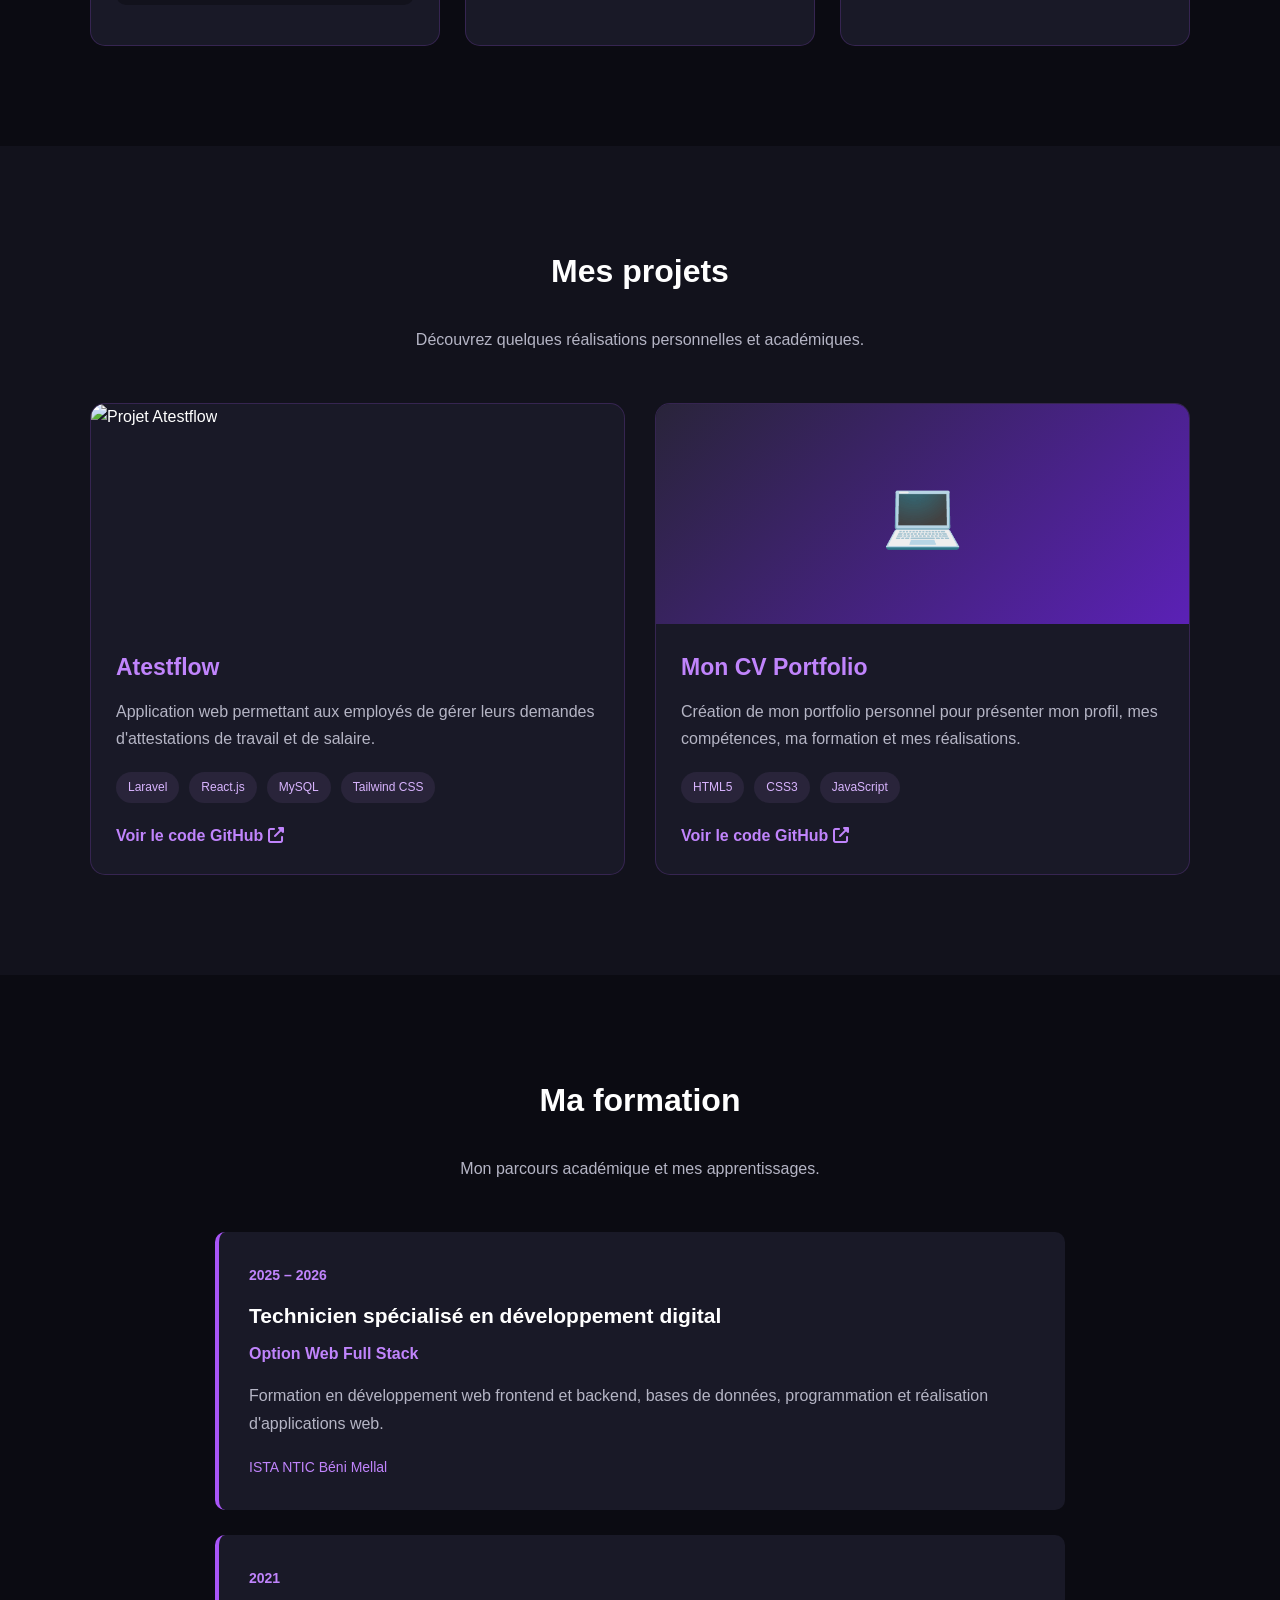
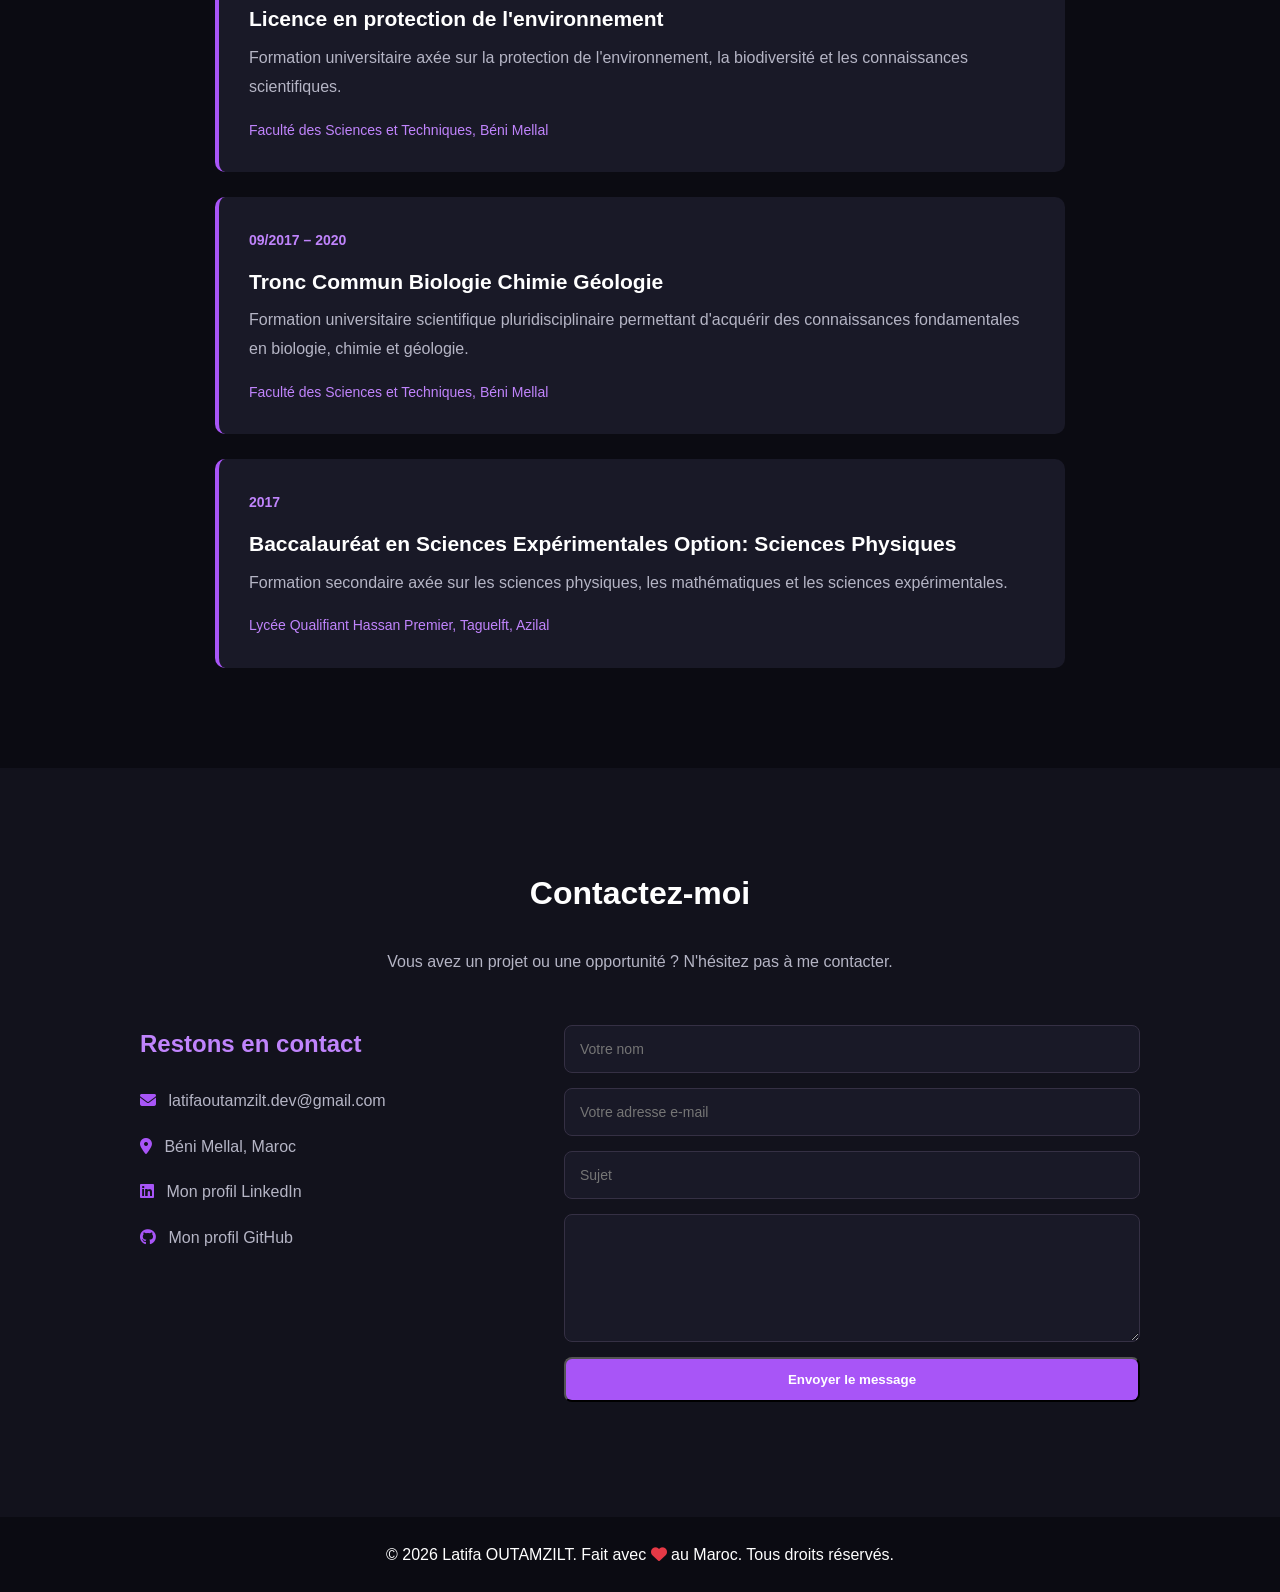
==== commit 188f4985: "Update index.html changer une partie du code" ====
--- a/index.html
+++ b/index.html
@@ -359,8 +359,11 @@
                             <span>JavaScript</span>
                         </div>
 
-                        <a href="#accueil" class="project-link">
-                            Visiter le site Web <i class="fas fa-external-link-alt"></i>
+                        <a href="https://github.com/Latifa-tifa99/CVPortfolio"
+                            target="_blank"
+                            rel="noopener noreferrer"
+                            class="project-link">
+                            Voir le code GitHub <i class="fas fa-external-link-alt"></i>
                         </a>
 
                     </div>
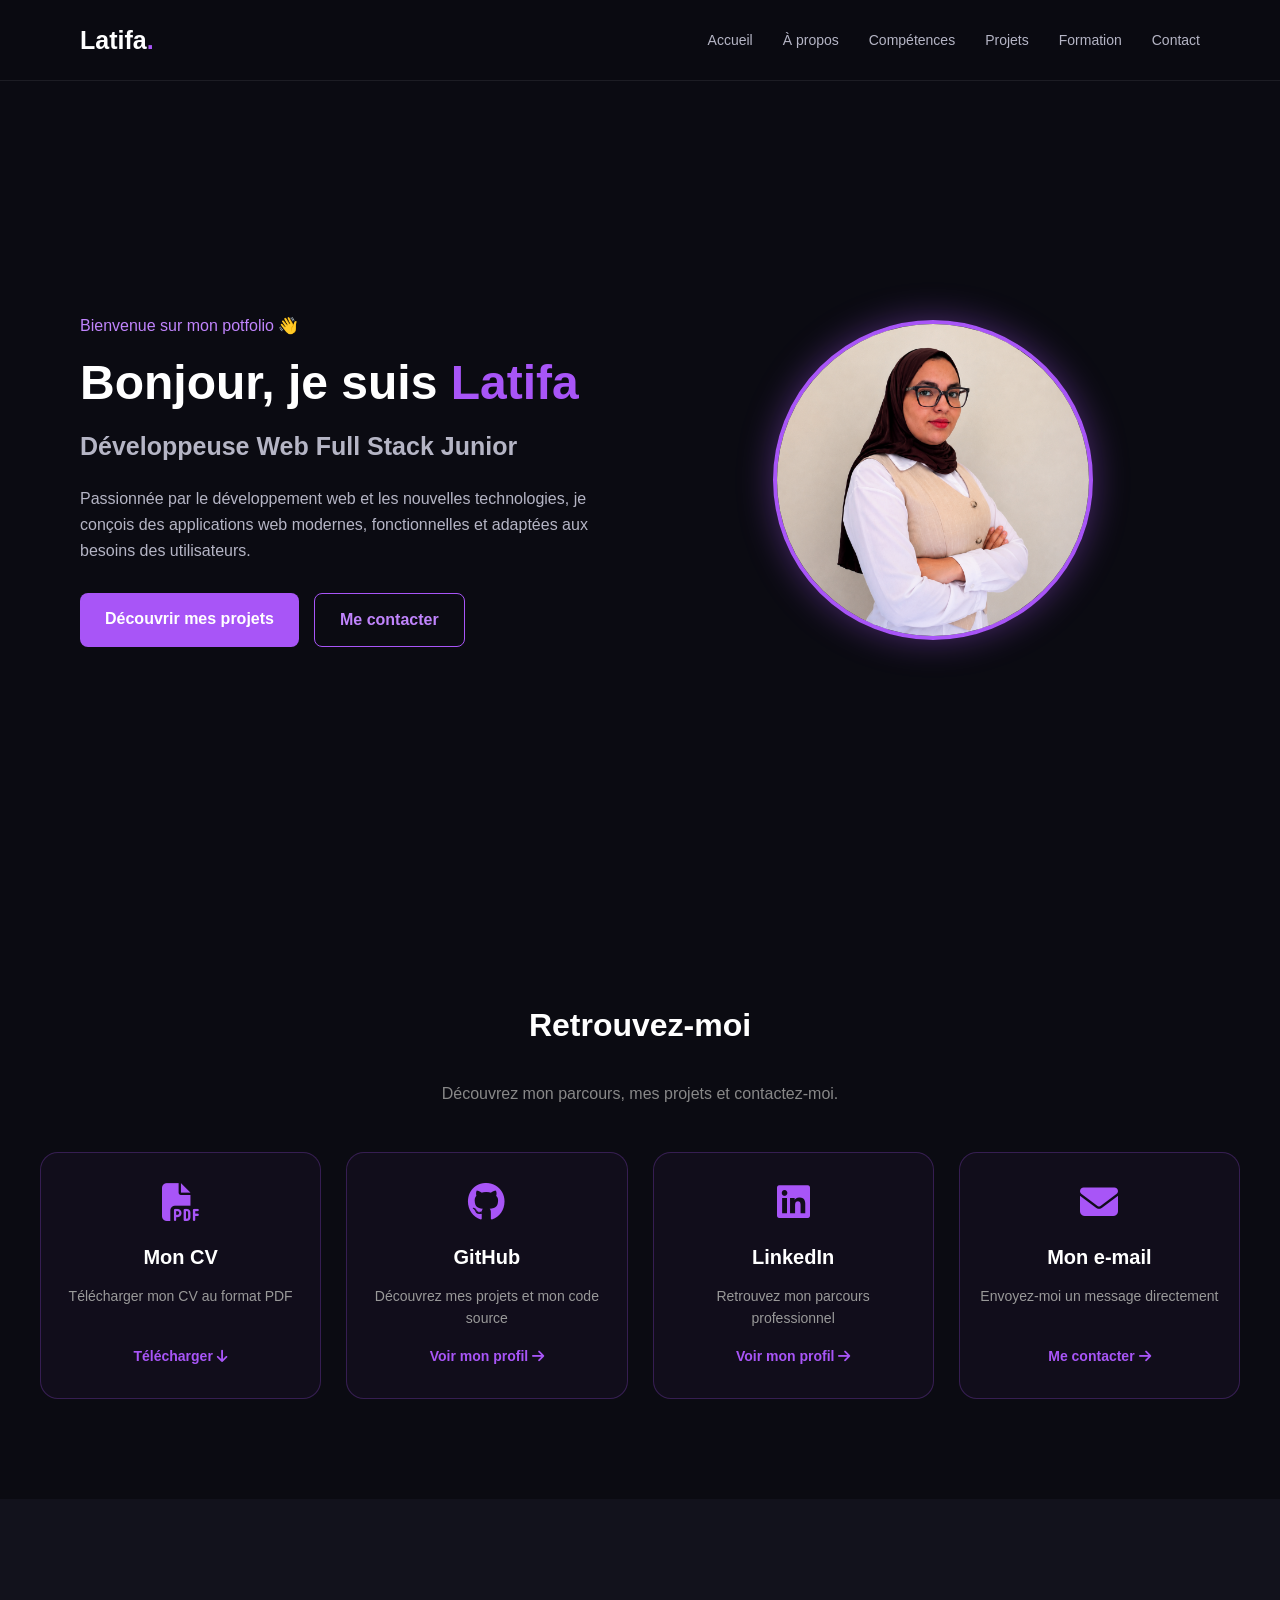
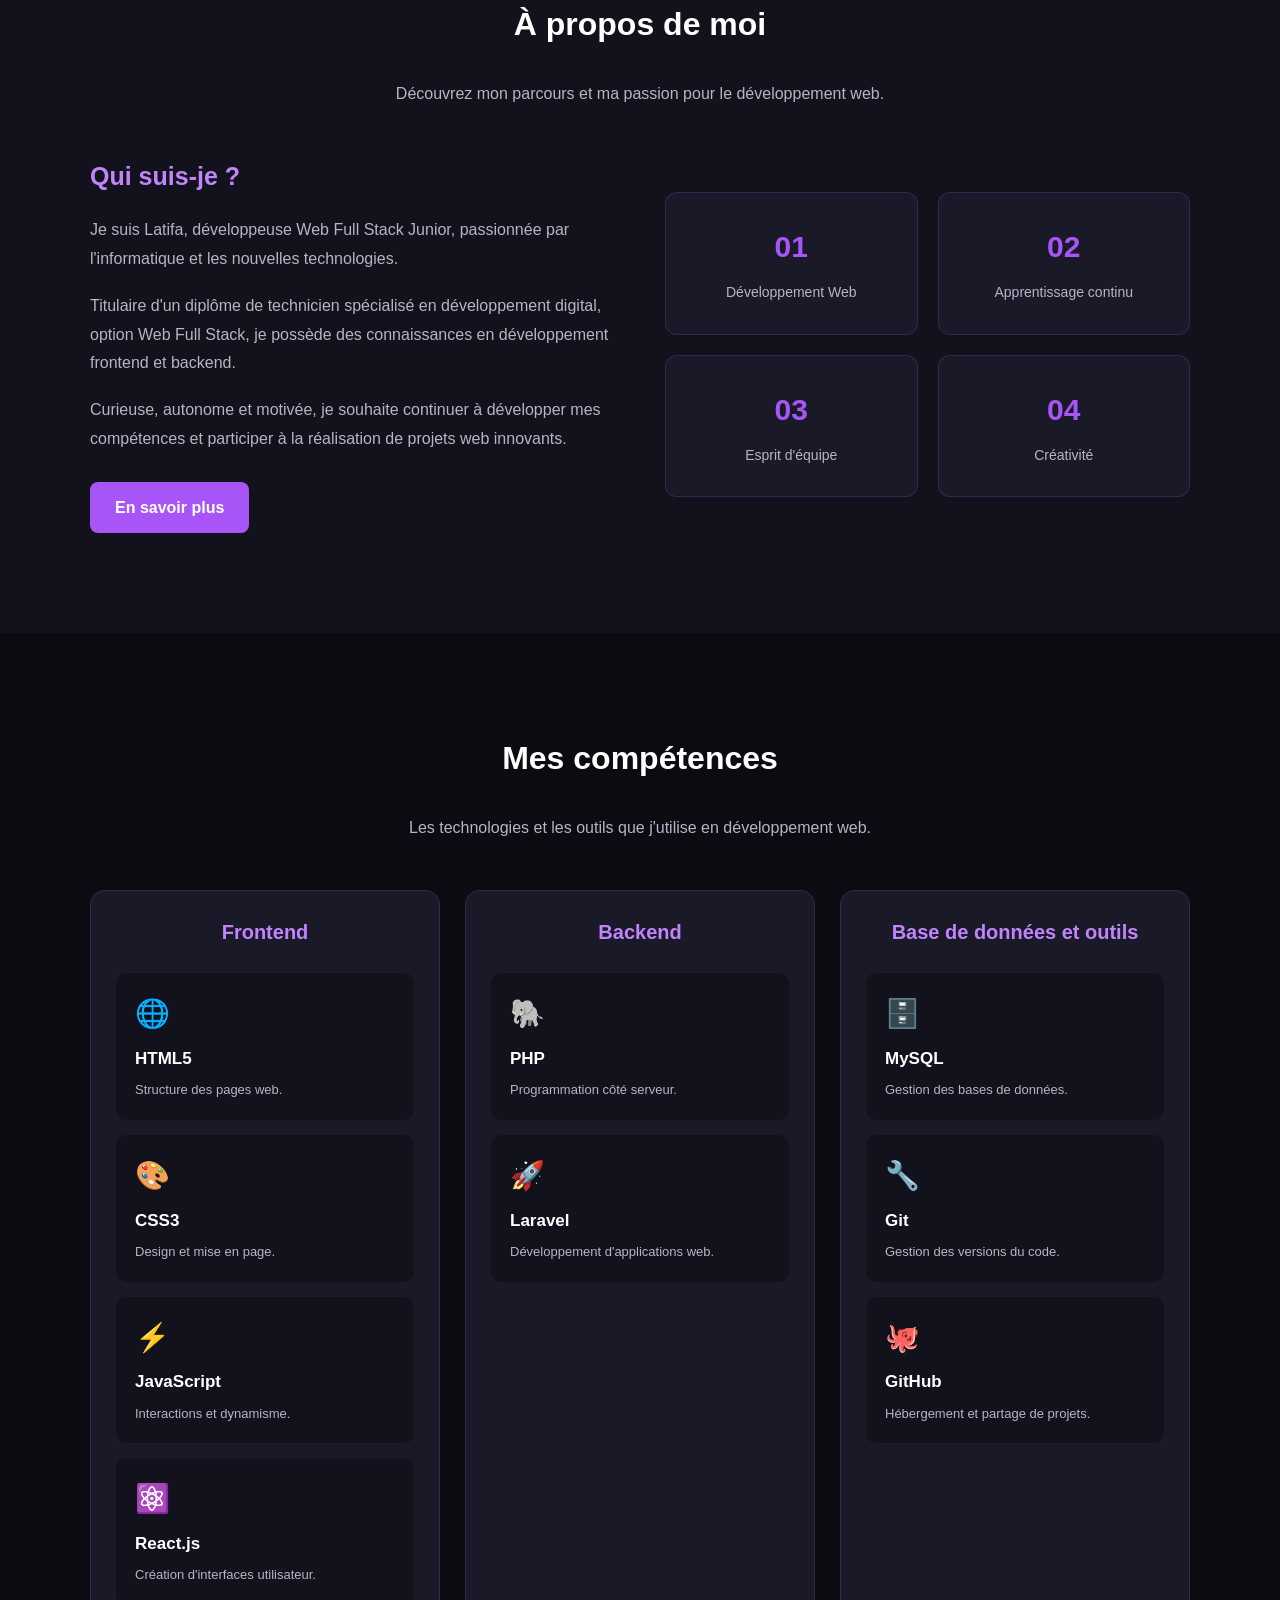
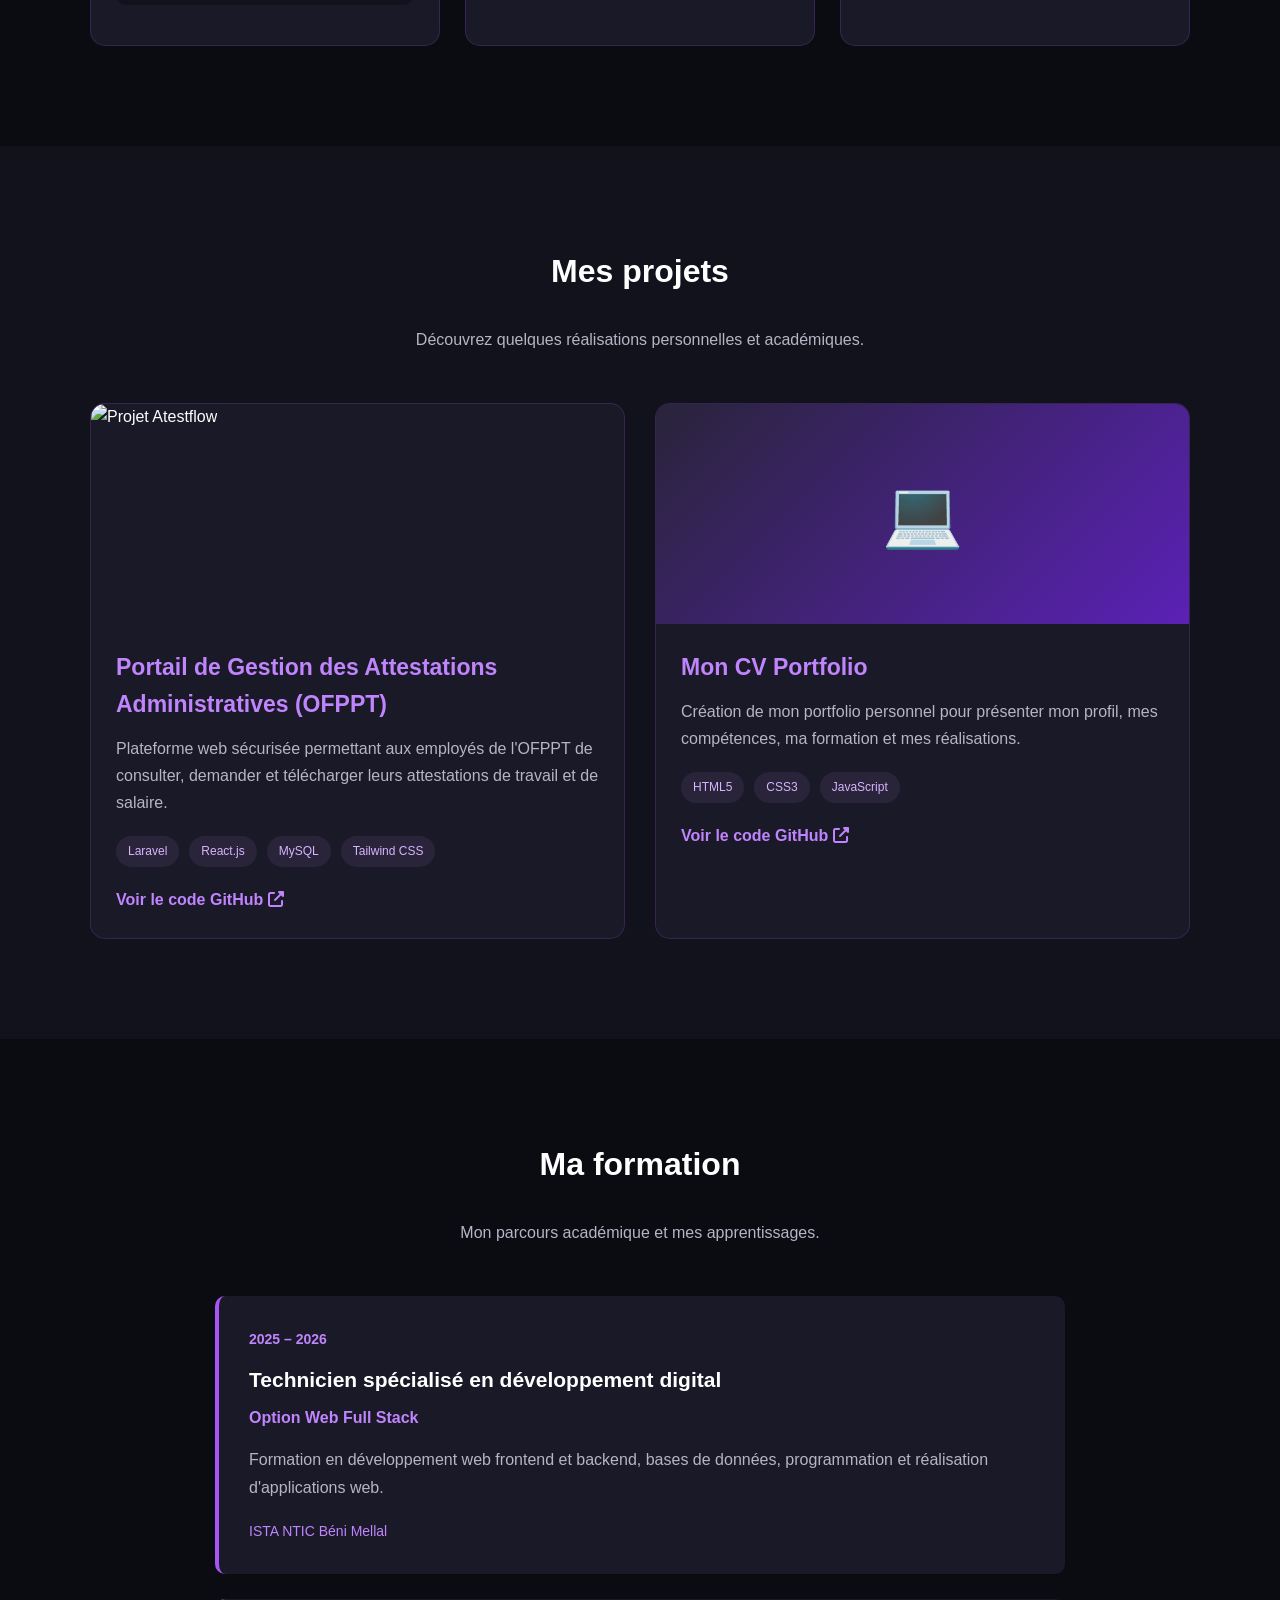
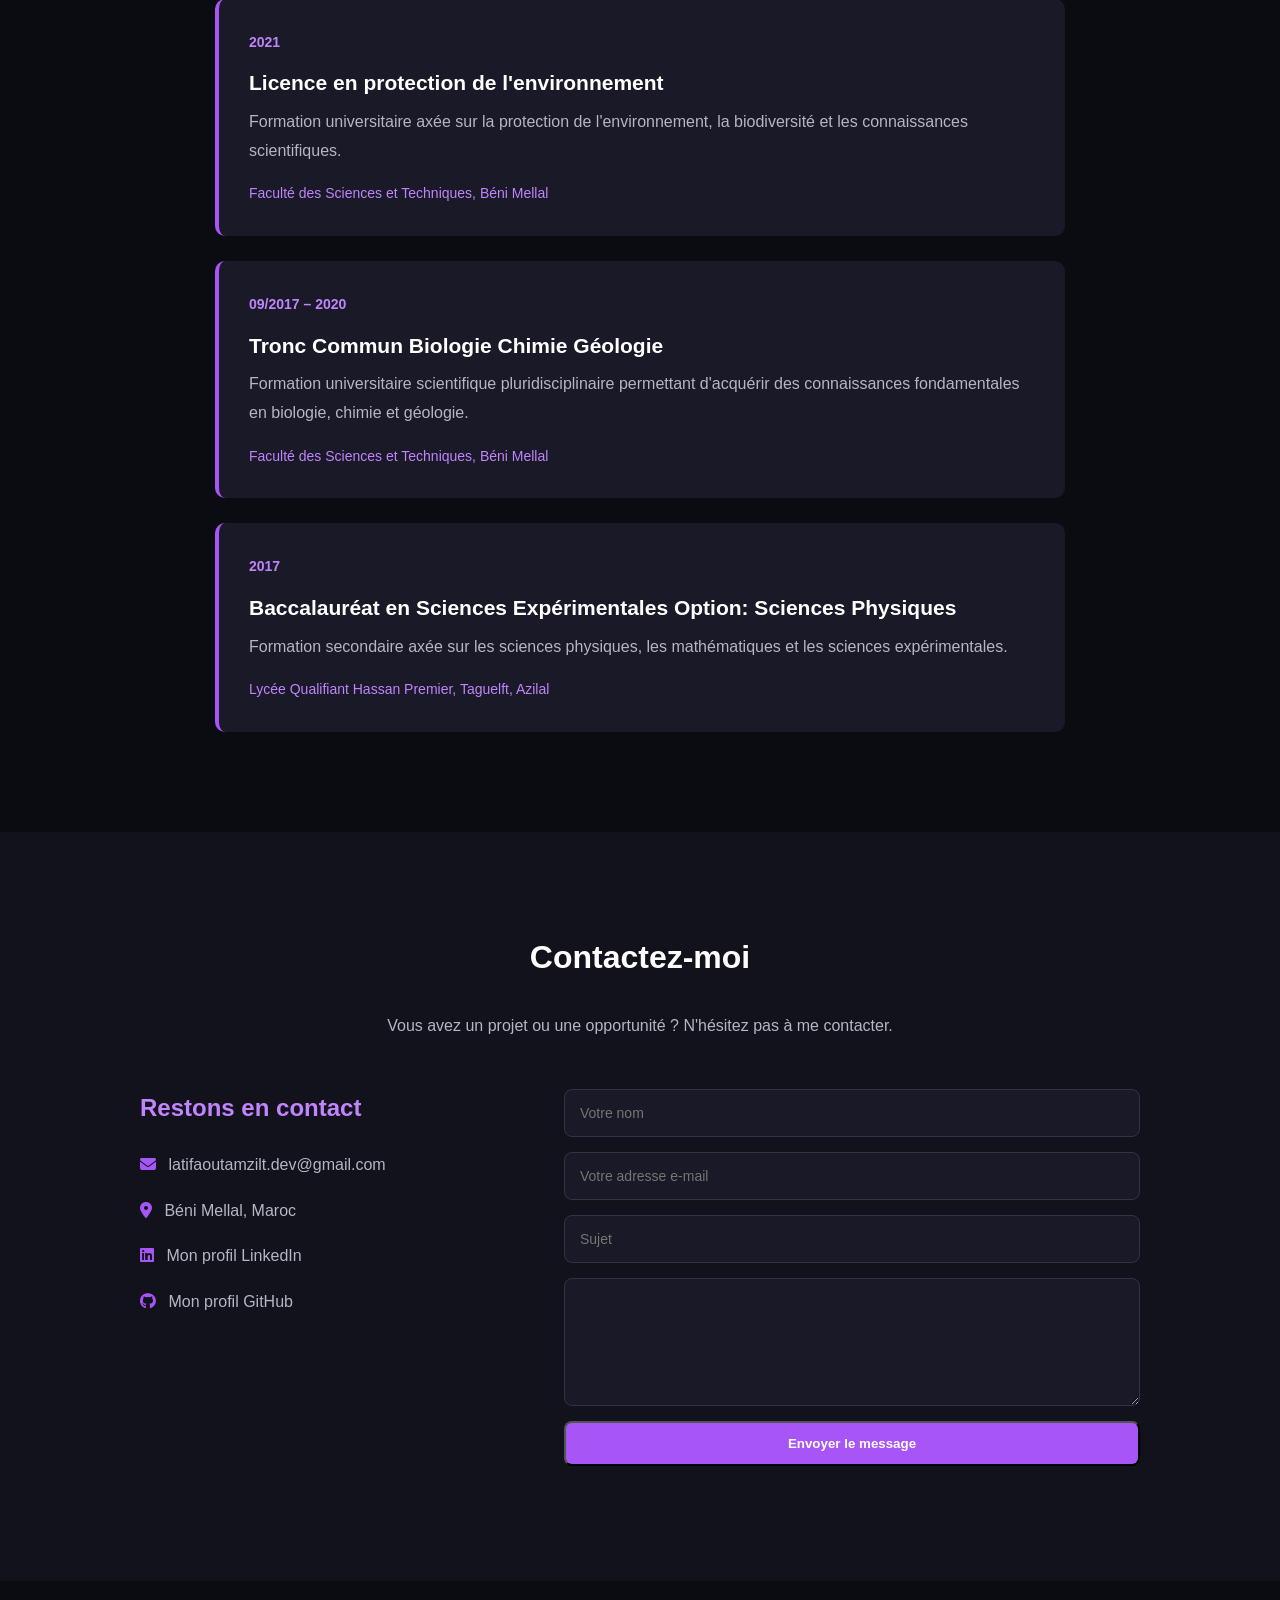
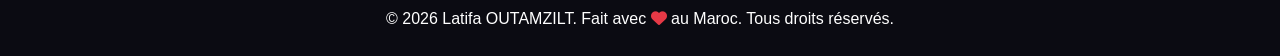
==== commit d123f812: "Update index.html ajout d'information" ====
--- a/index.html
+++ b/index.html
@@ -309,11 +309,11 @@
 
                     <div class="project-content">
 
-                        <h3>Atestflow</h3>
+                        <h3>Portail de Gestion des Attestations Administratives (OFPPT)</h3>
 
                         <p>
-                            Application web permettant aux employés
-                            de gérer leurs demandes d'attestations
+                            Plateforme web sécurisée permettant aux employés de l'OFPPT
+                            de consulter, demander et télécharger leurs attestations
                             de travail et de salaire.
                         </p>
 
@@ -324,7 +324,7 @@
                             <span>Tailwind CSS</span>
                         </div>
 
-                        <a href="https://github.com/"
+                        <a href="https://github.com/wbaya/ofppt-gestion-attestations"
                         target="_blank"
                         rel="noopener noreferrer"
                         class="project-link">
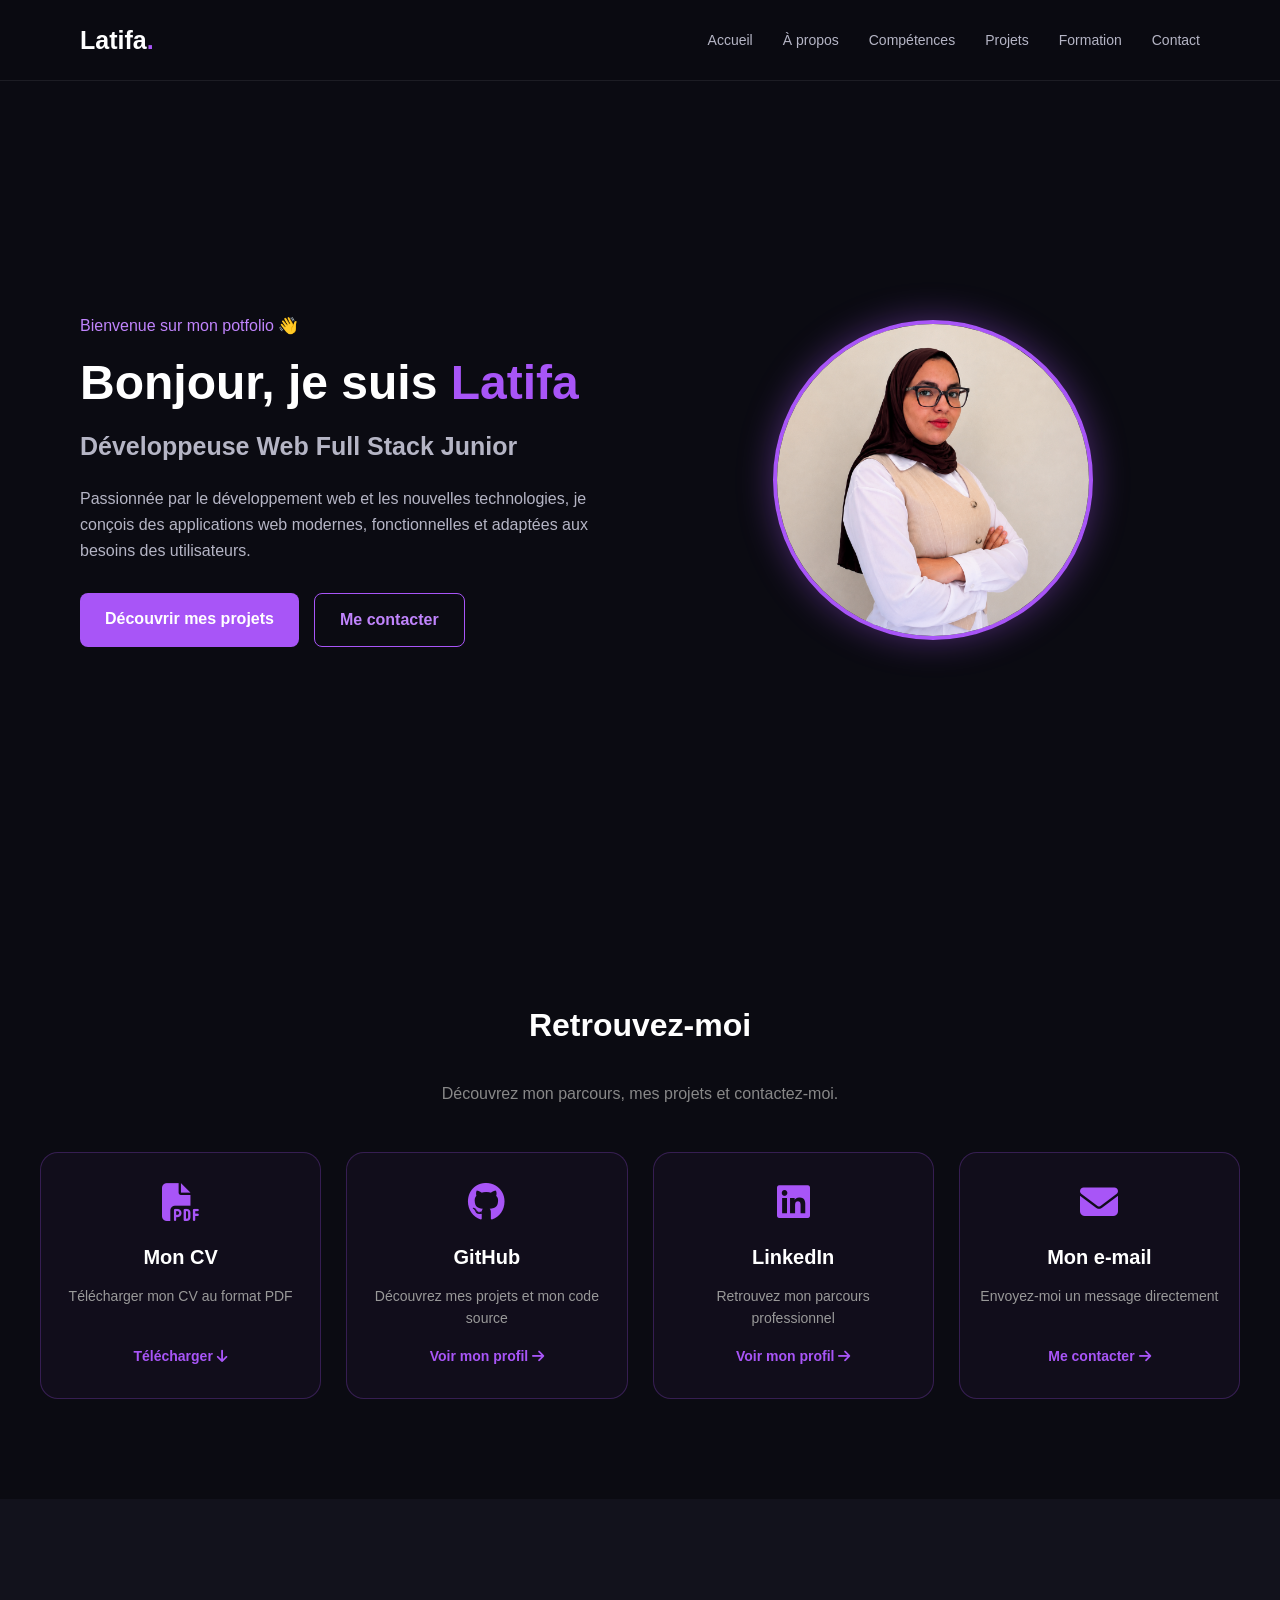
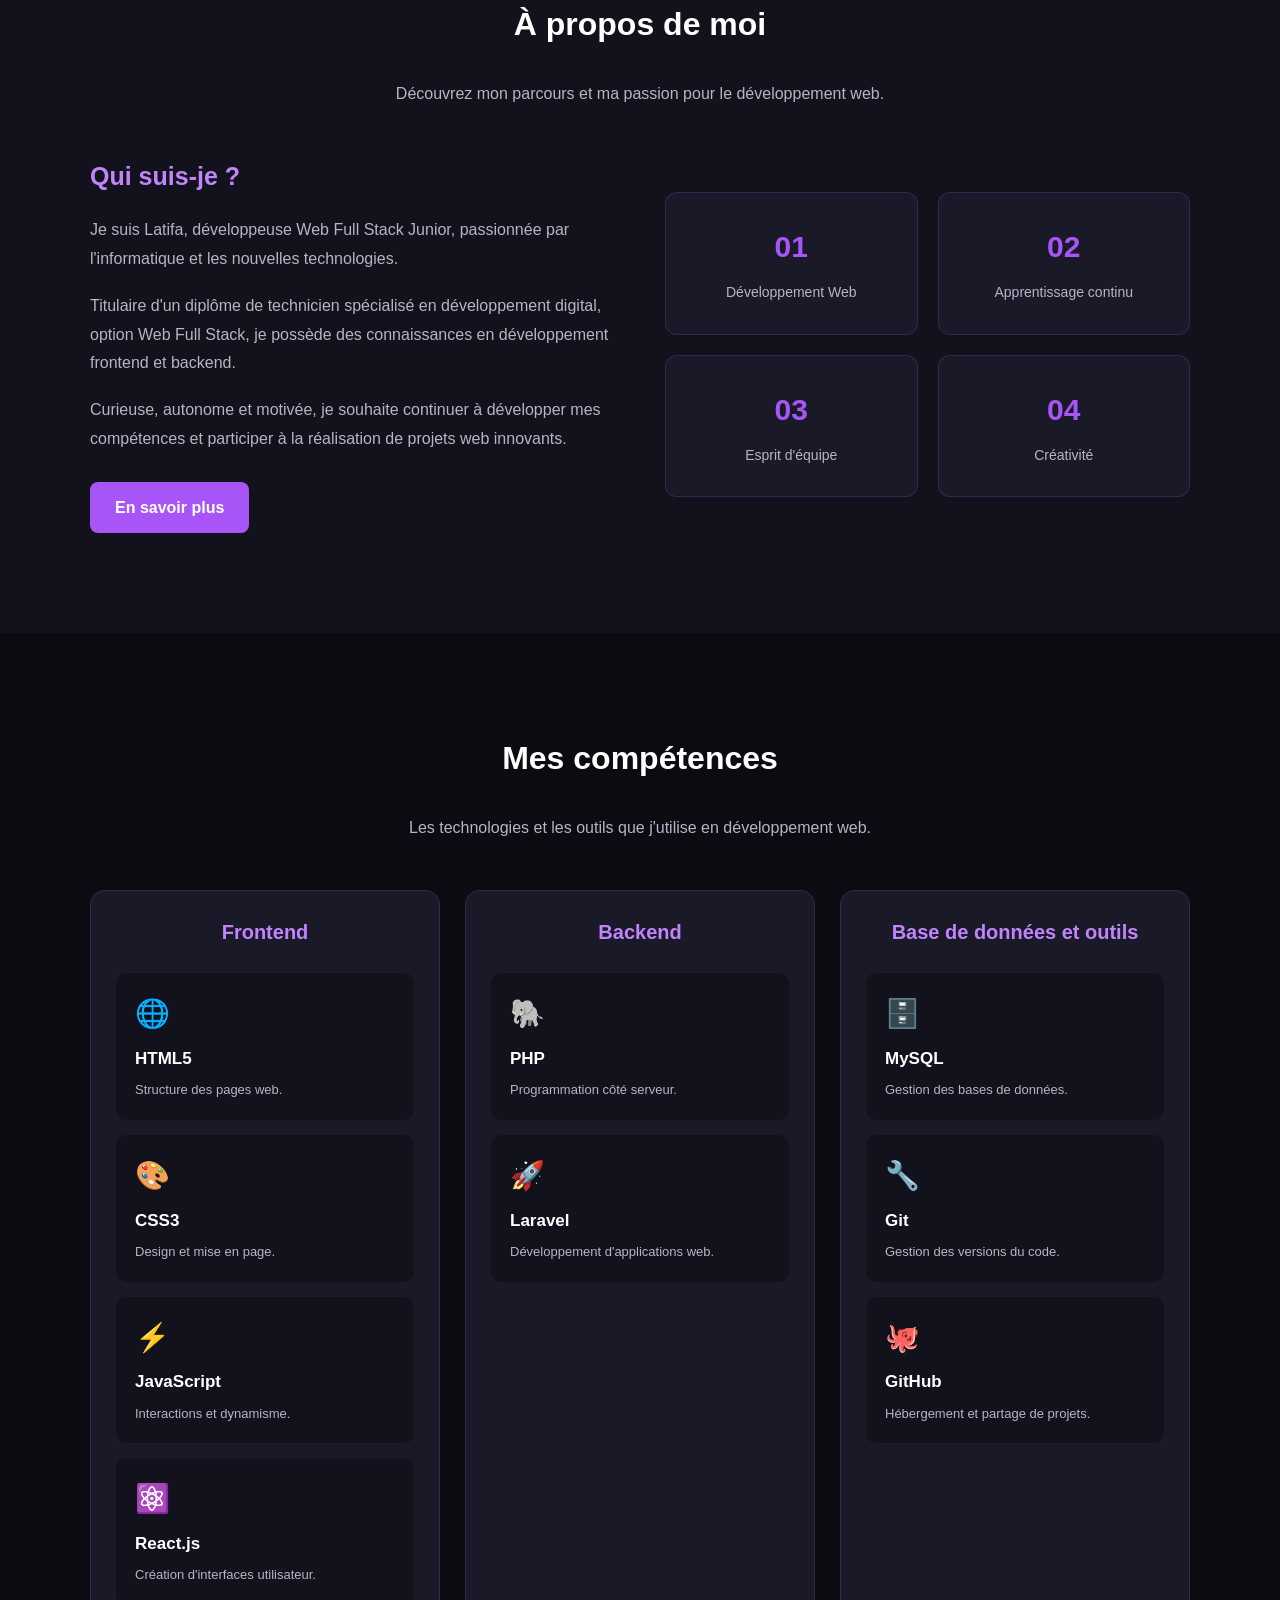
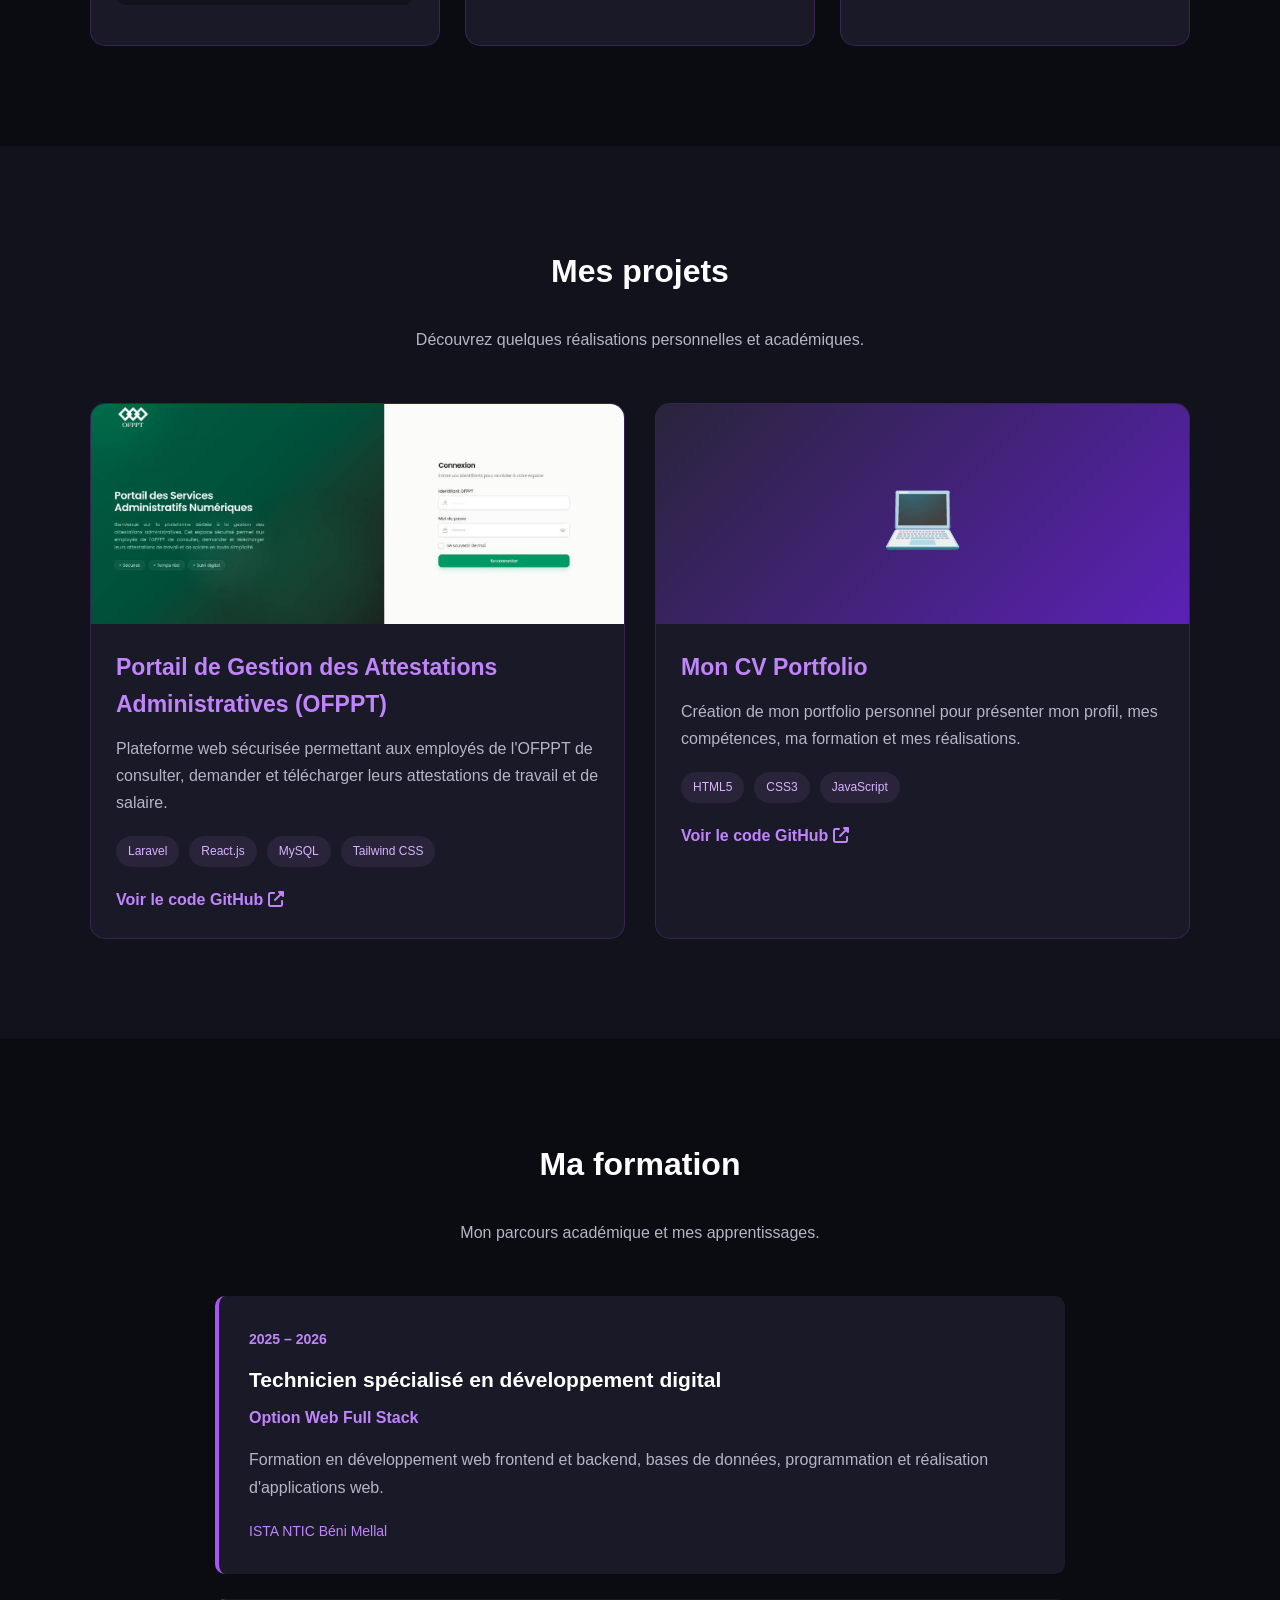
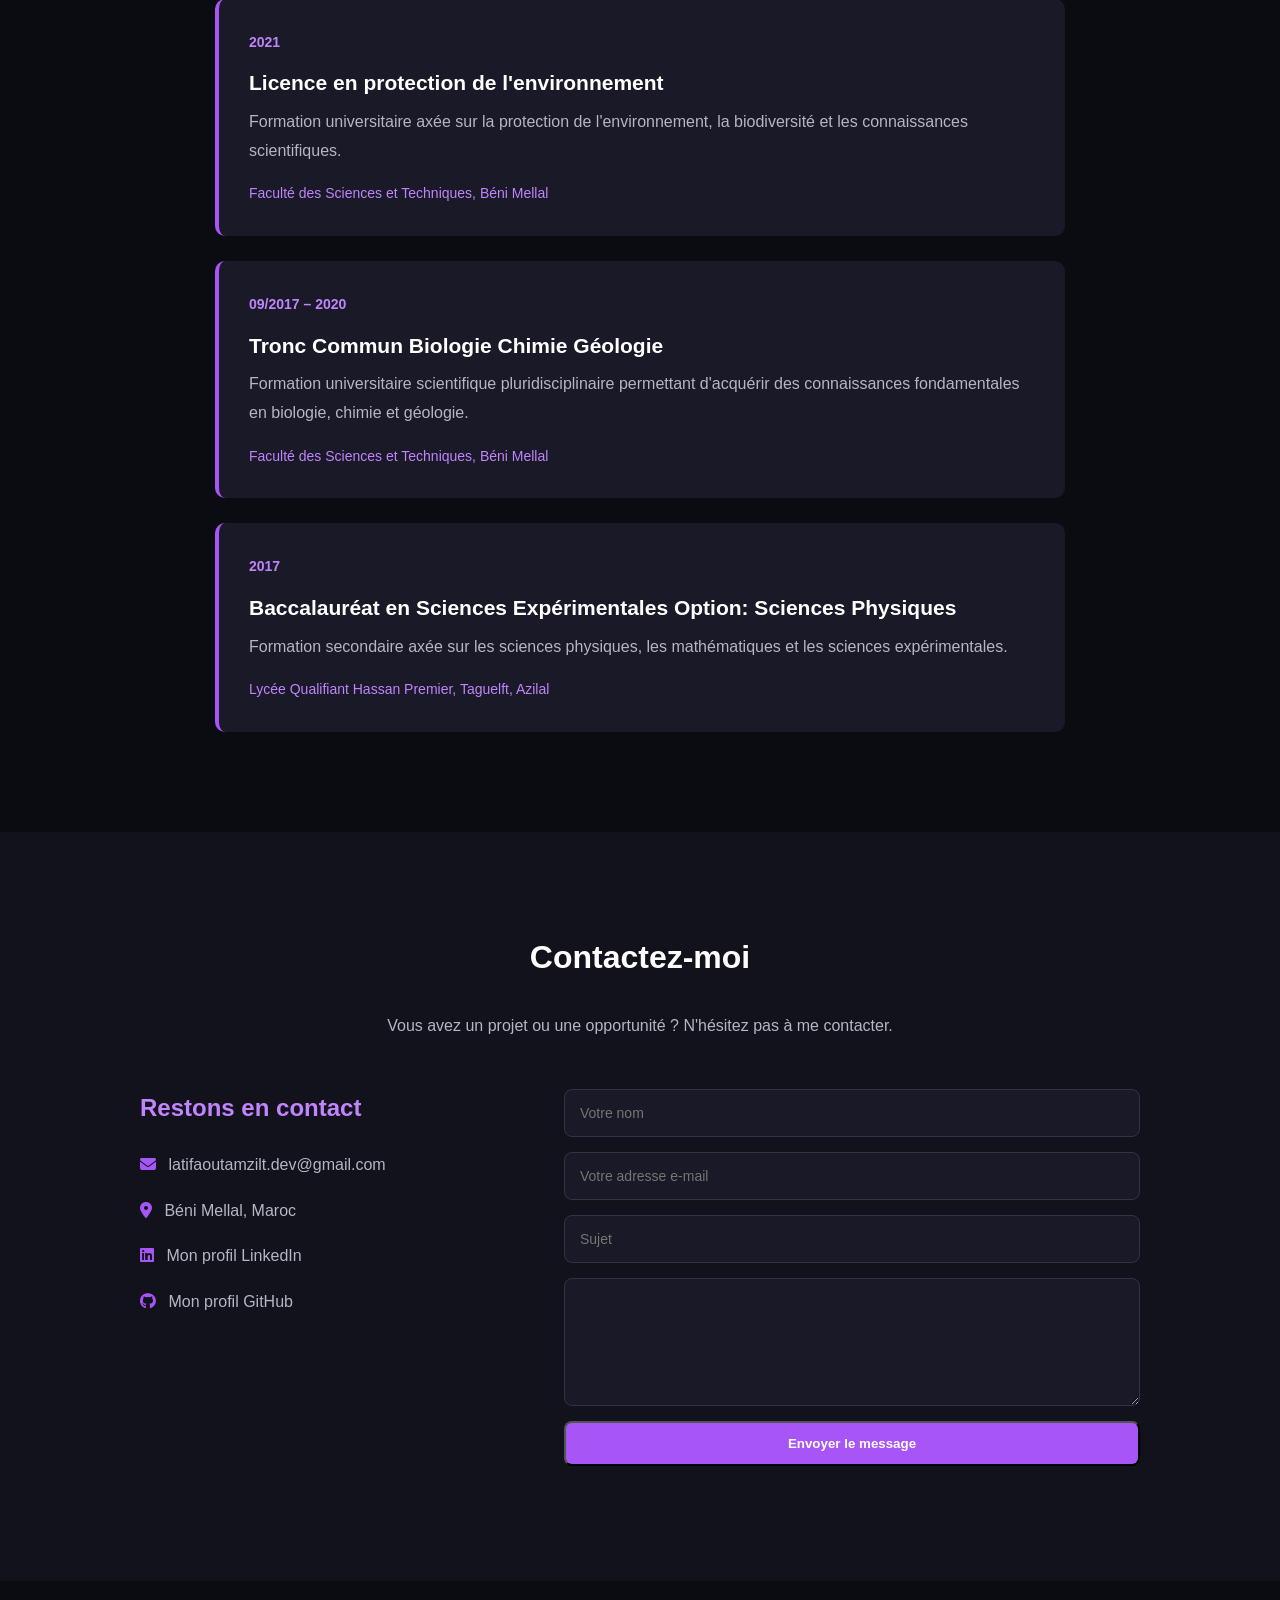
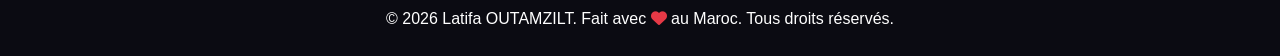
==== commit 771604cd: "Update index.html changer un lien" ====
--- a/index.html
+++ b/index.html
@@ -303,7 +303,7 @@
                 <div class="project-card">
 
                     <div class="project-image">
-                        <img src="images/project1.png"
+                        <img src="images/project1.png.jpeg"
                             alt="Projet Atestflow">
                     </div>
 
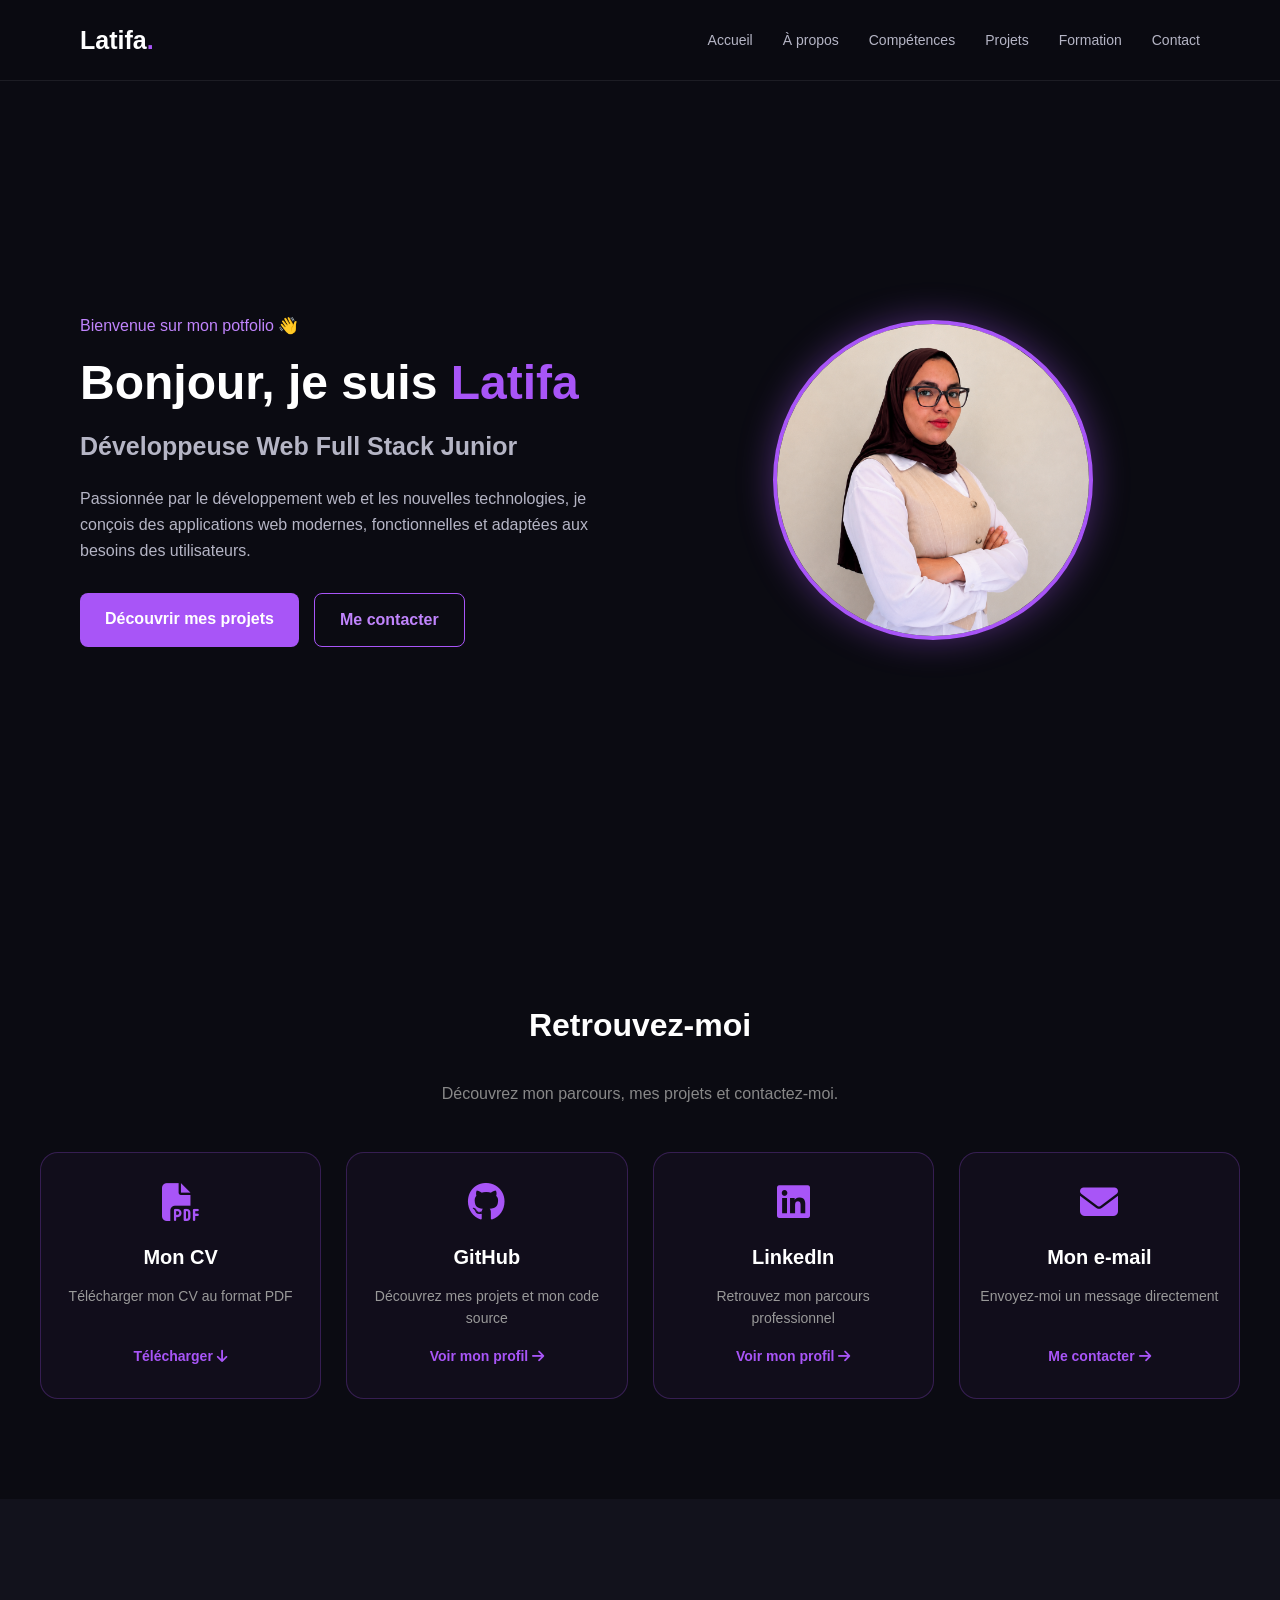
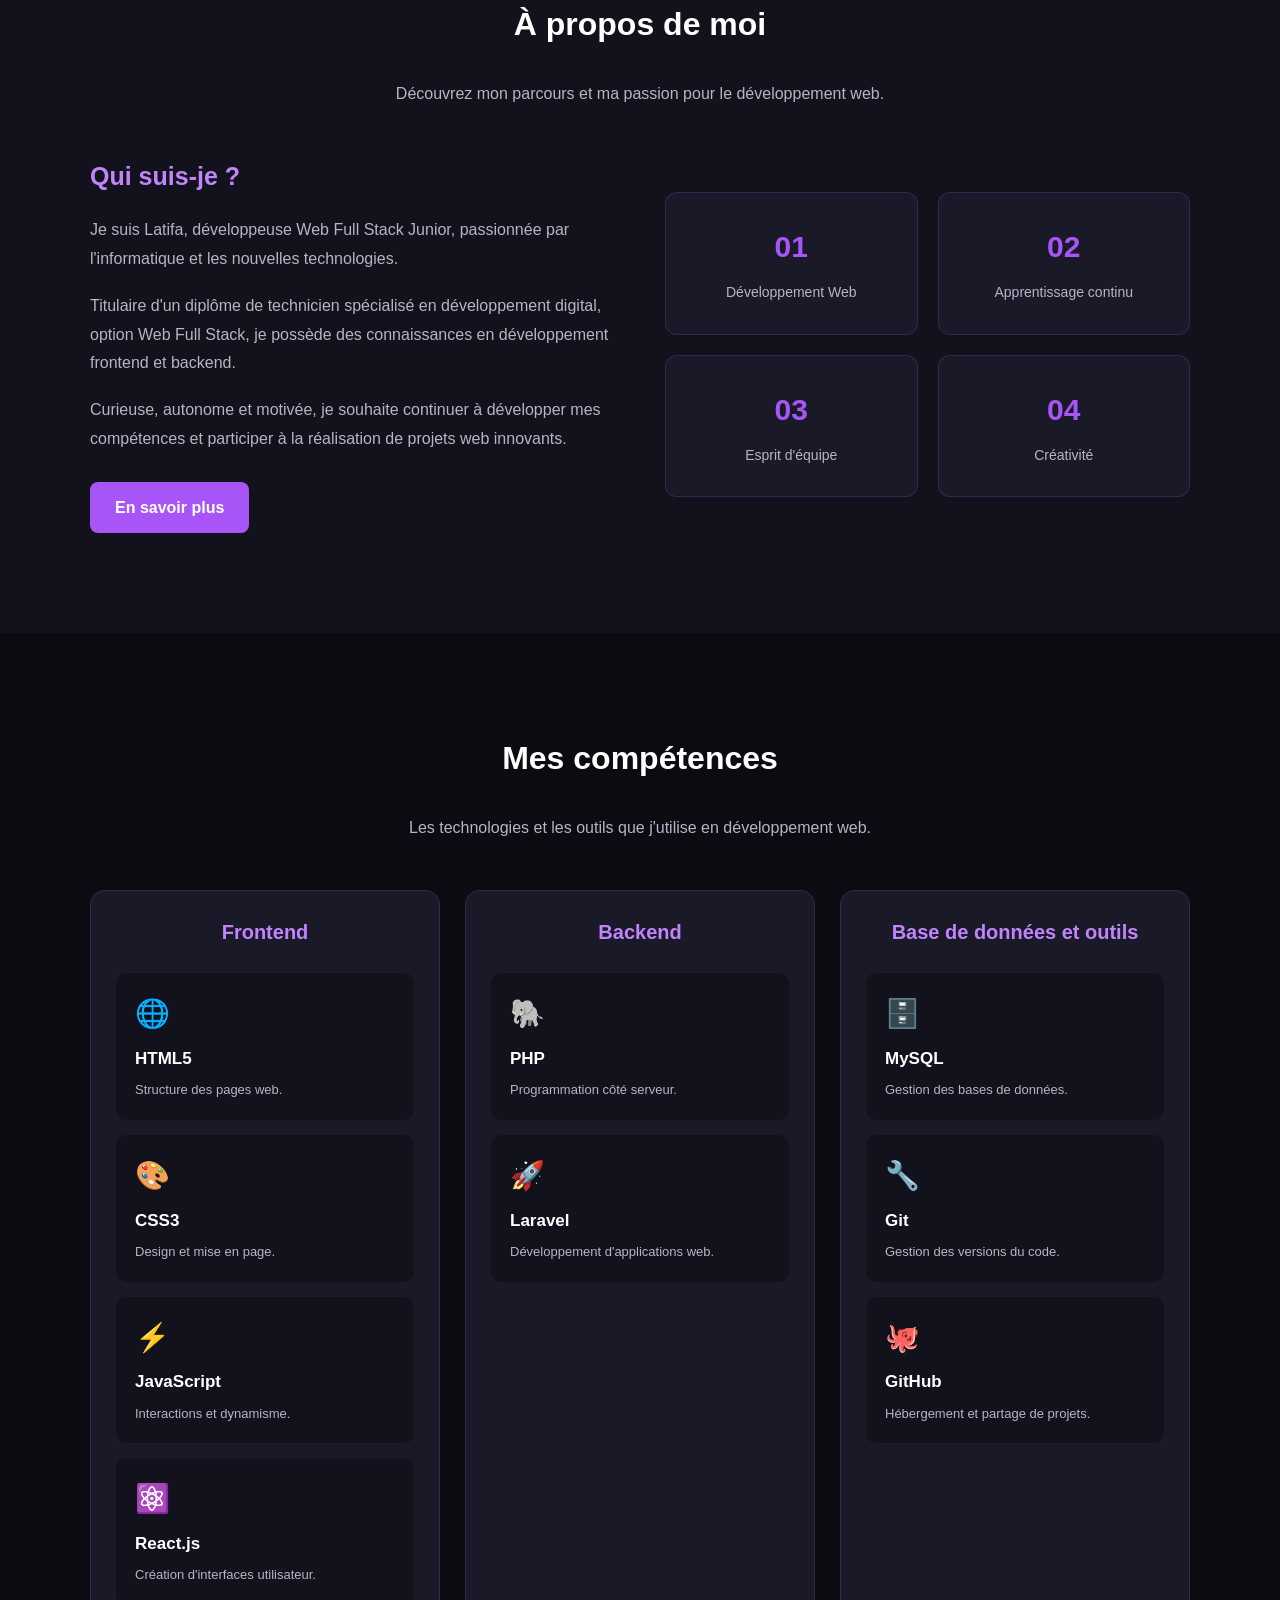
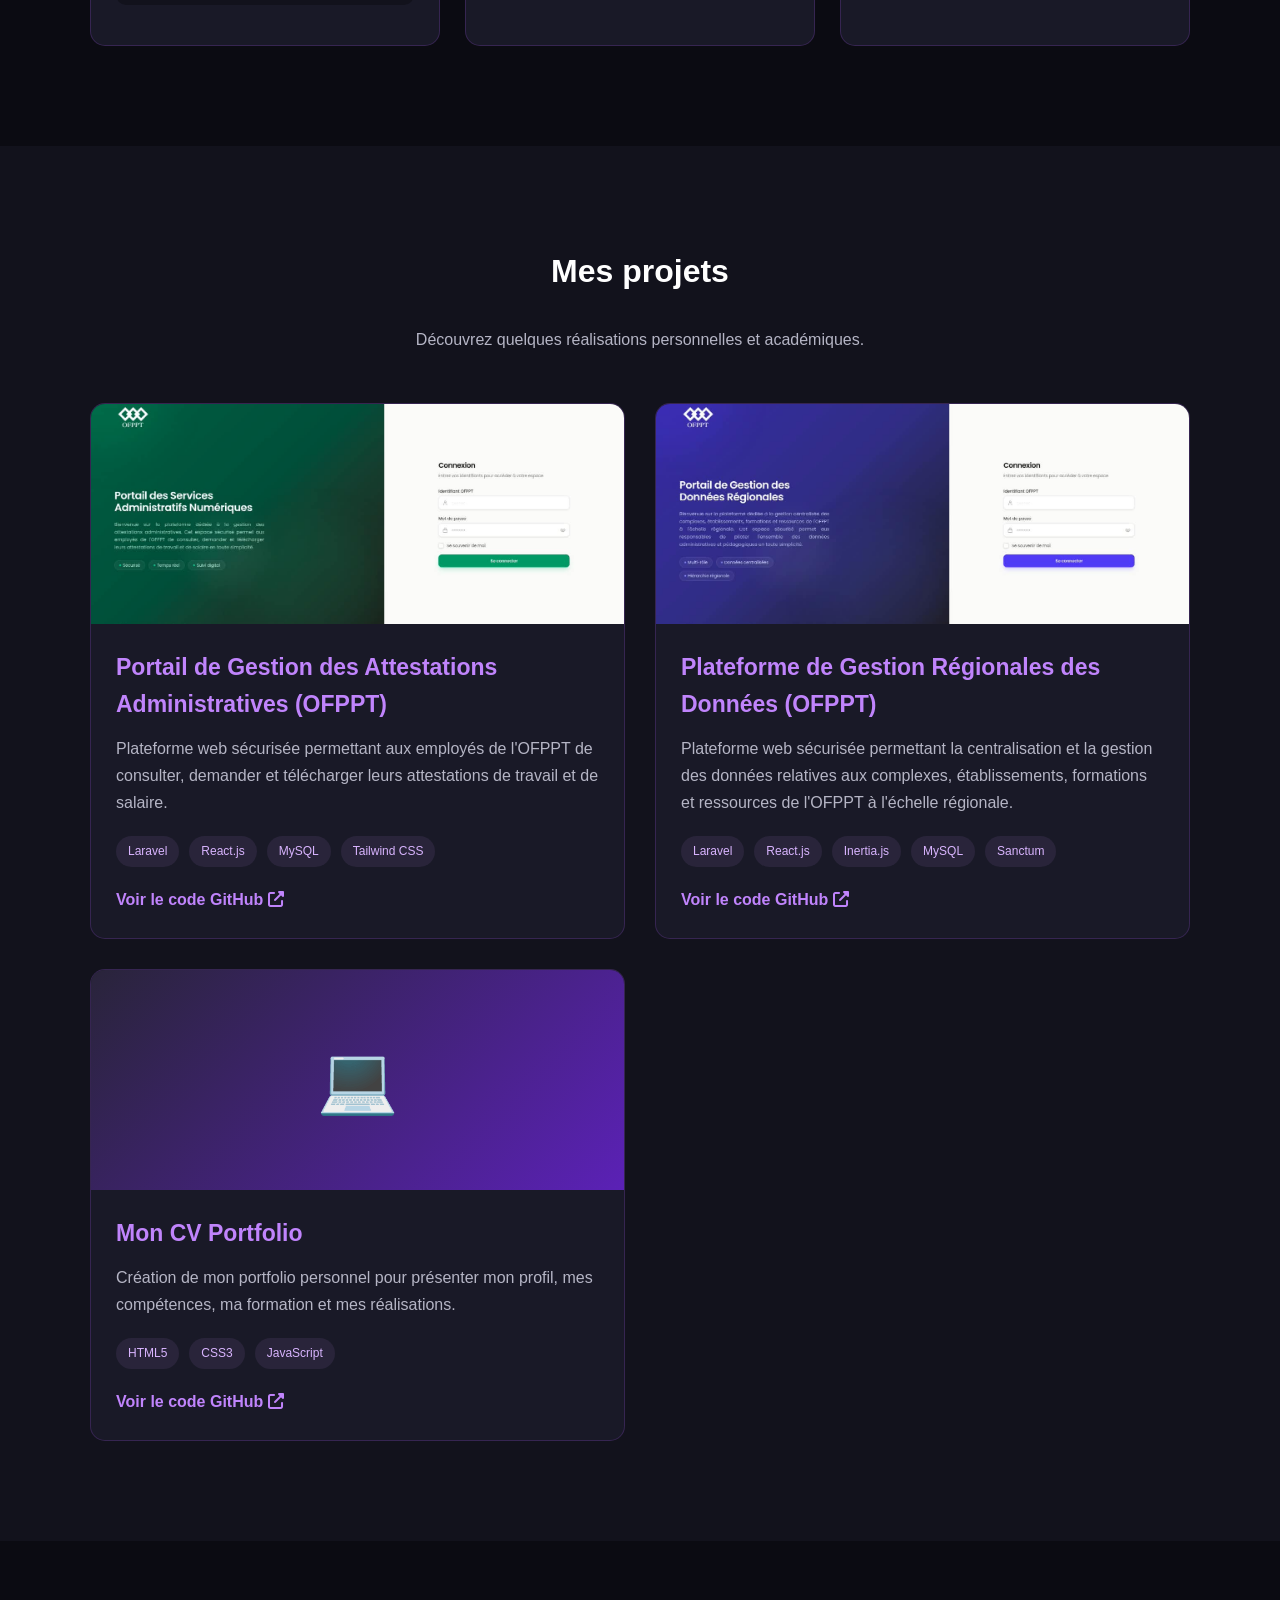
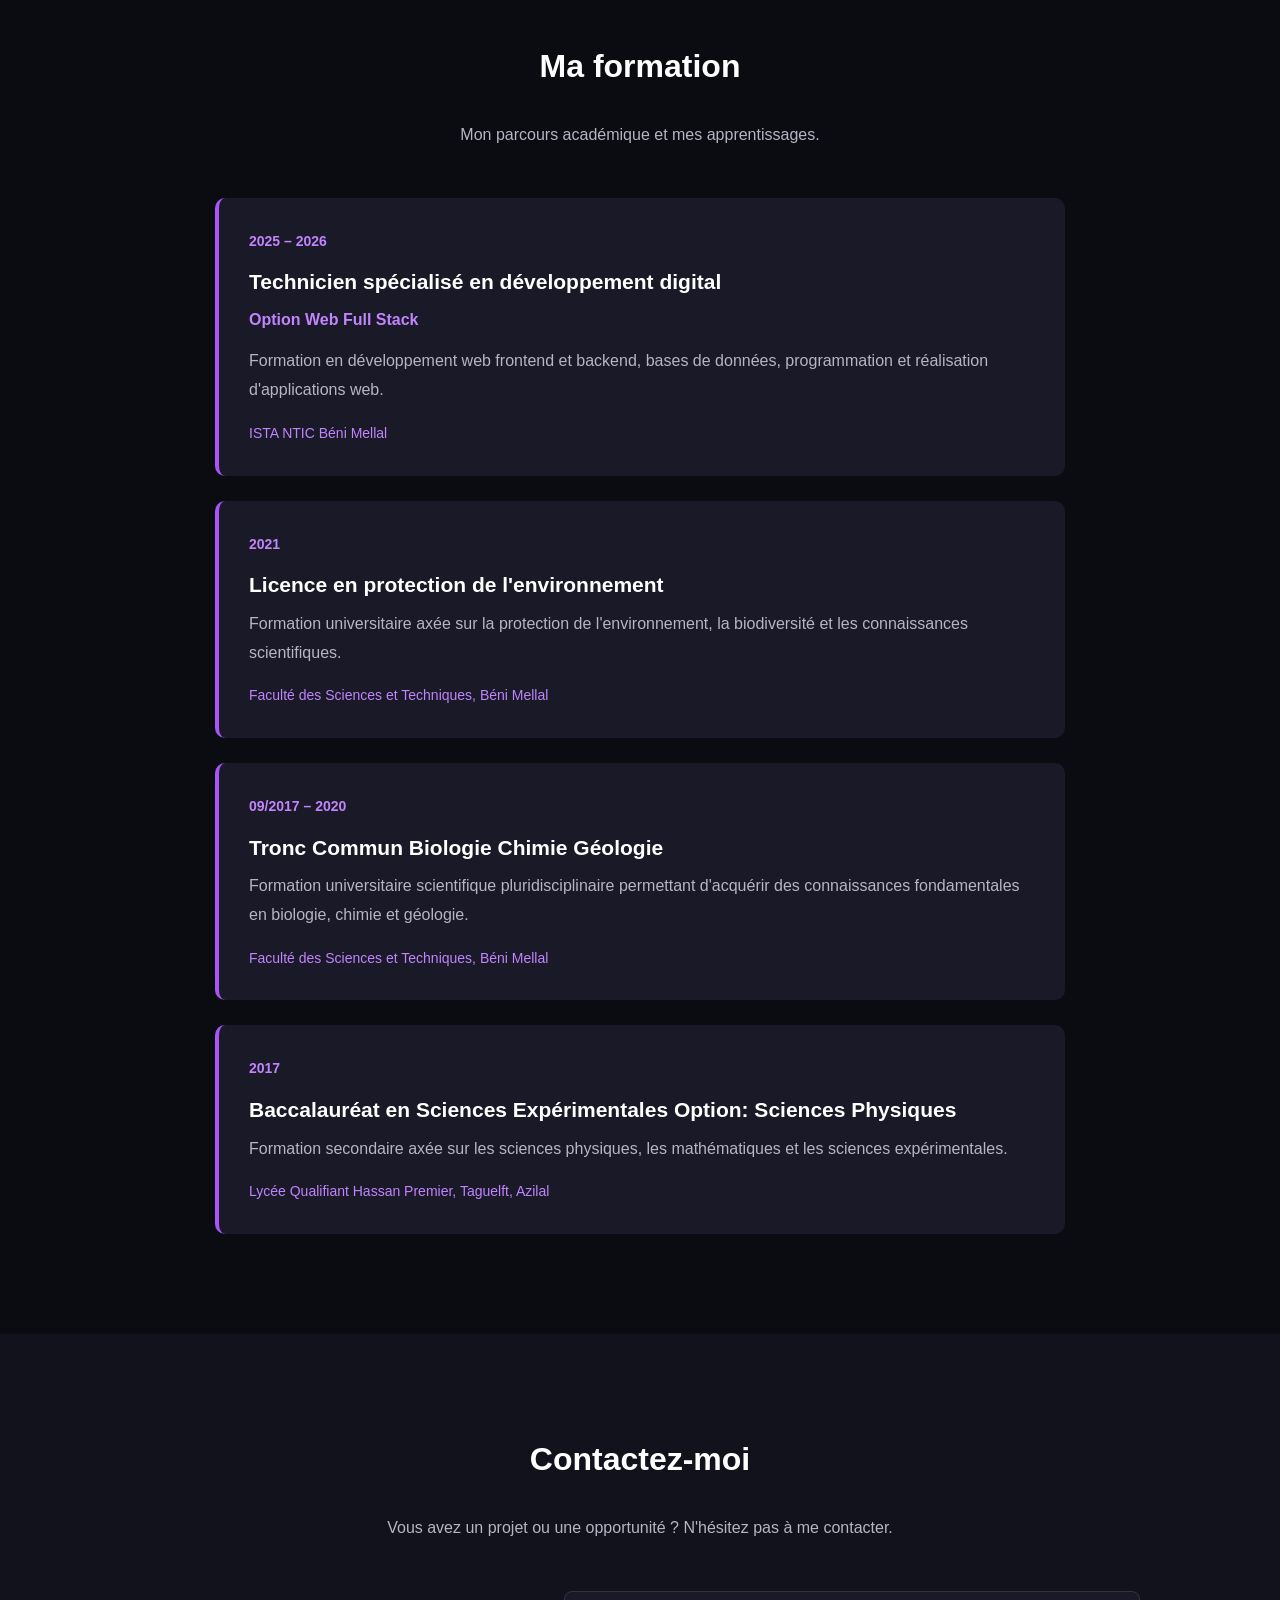
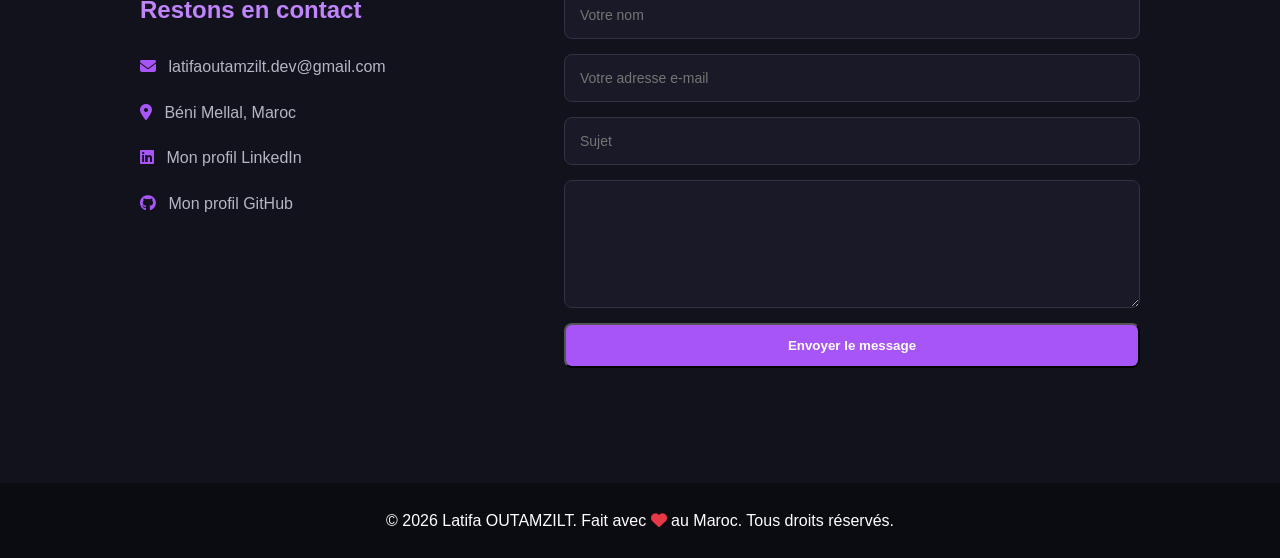
==== commit df513da6: "Update index.html" ====
--- a/index.html
+++ b/index.html
@@ -303,7 +303,7 @@
                 <div class="project-card">
 
                     <div class="project-image">
-                        <img src="images/project1.png.jpeg"
+                        <img src="images/project1.jpeg"
                             alt="Projet Atestflow">
                     </div>
 
@@ -334,8 +334,42 @@
                     </div>
 
                 </div>
-
-                <!-- PROJET 2 -->
+                 <!-- PROJET 2 -->
+                <div class="project-card">
+
+                    <div class="project-image">
+                        <img src="images/project2.jpeg"
+                            alt="Projet de gestion des données">
+                    </div>
+
+                    <div class="project-content">
+
+                        <h3>Plateforme de Gestion Régionales des Données (OFPPT)</h3>
+
+                        <p>
+                            Plateforme web sécurisée permettant la centralisation et la gestion
+                            des données relatives aux complexes, établissements, formations et
+                            ressources de l'OFPPT à l'échelle régionale.
+                        </p>
+                        <div class="project-technologies">
+                            <span>Laravel</span>
+                            <span>React.js</span>
+                            <span>Inertia.js</span>
+                            <span>MySQL</span>
+                            <span>Sanctum</span>
+                        </div>
+
+                        <a href="https://github.com/wbaya/ofppt-regional-database"
+                        target="_blank"
+                        rel="noopener noreferrer"
+                        class="project-link">
+                        Voir le code GitHub <i class="fas fa-external-link-alt"></i>
+                        </a>
+                    </div>
+
+                </div>
+
+                <!-- PROJET 3 -->
 
                 <div class="project-card">
 
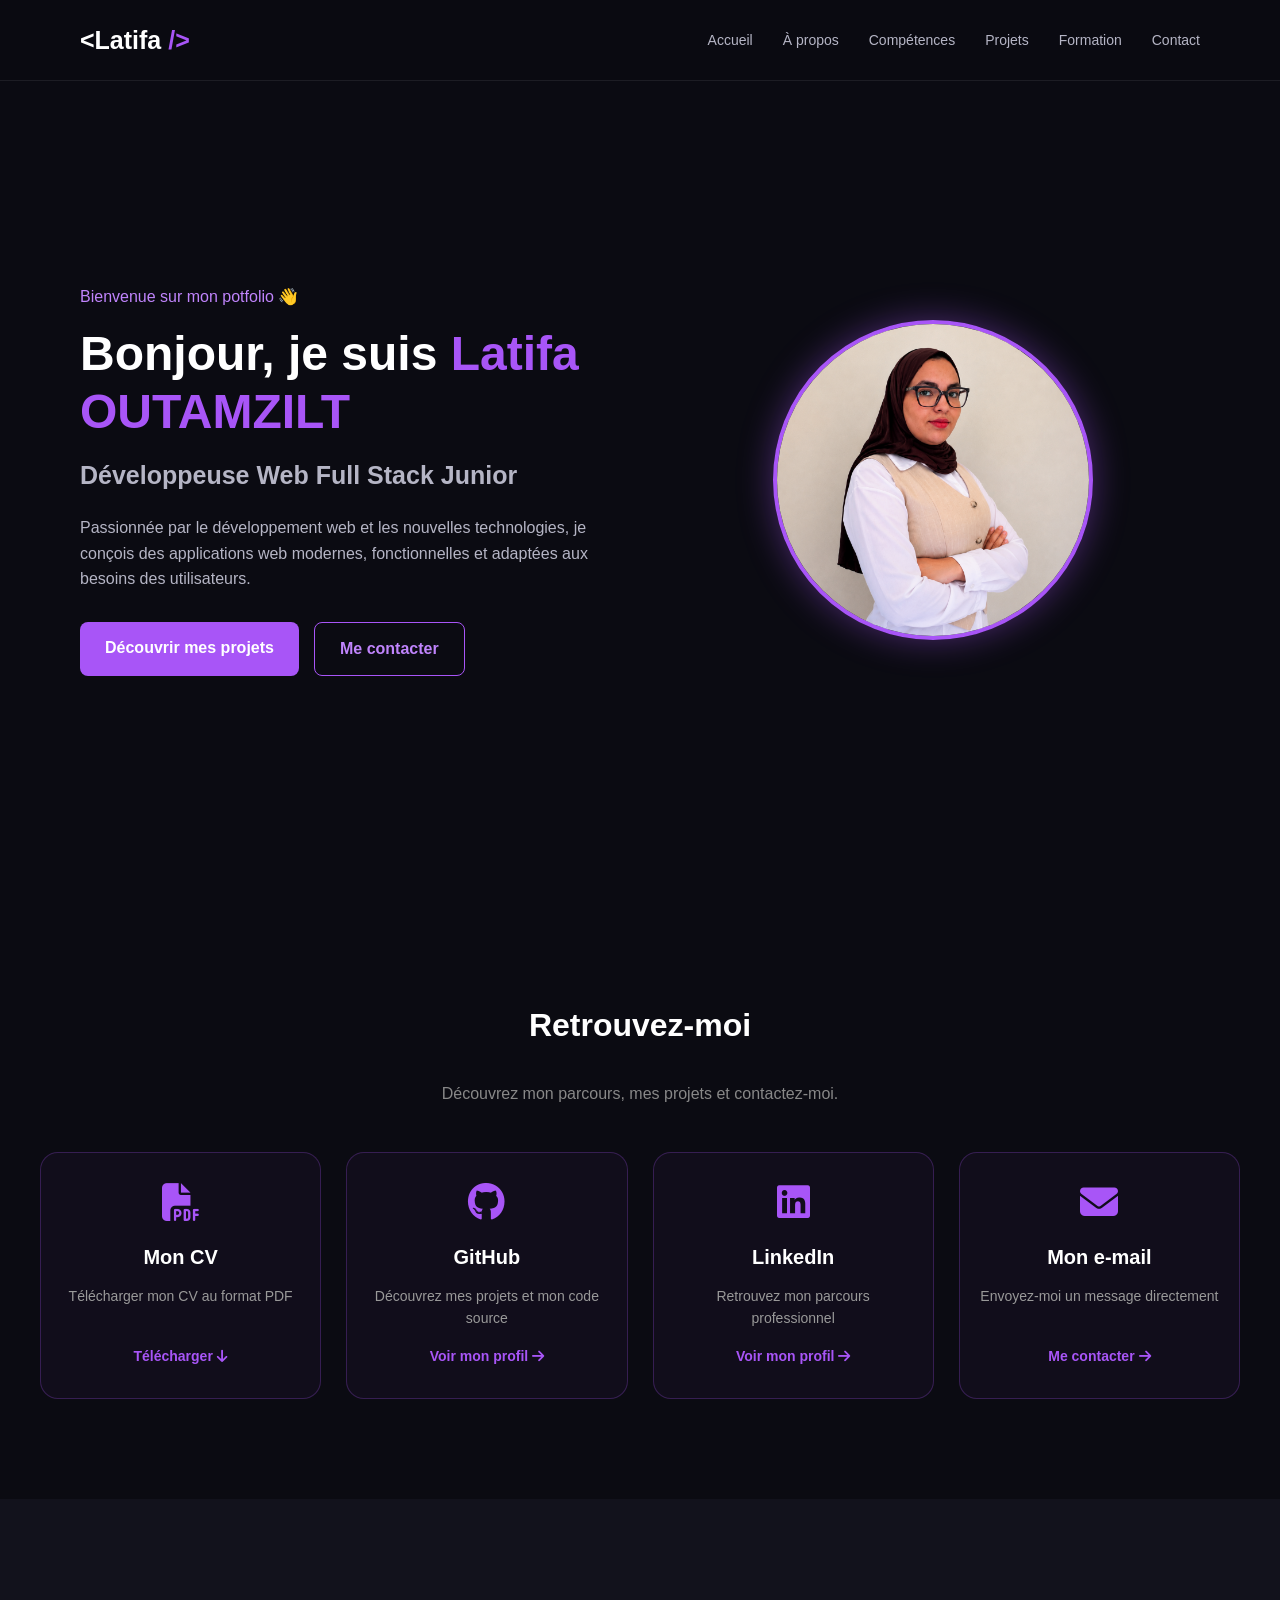
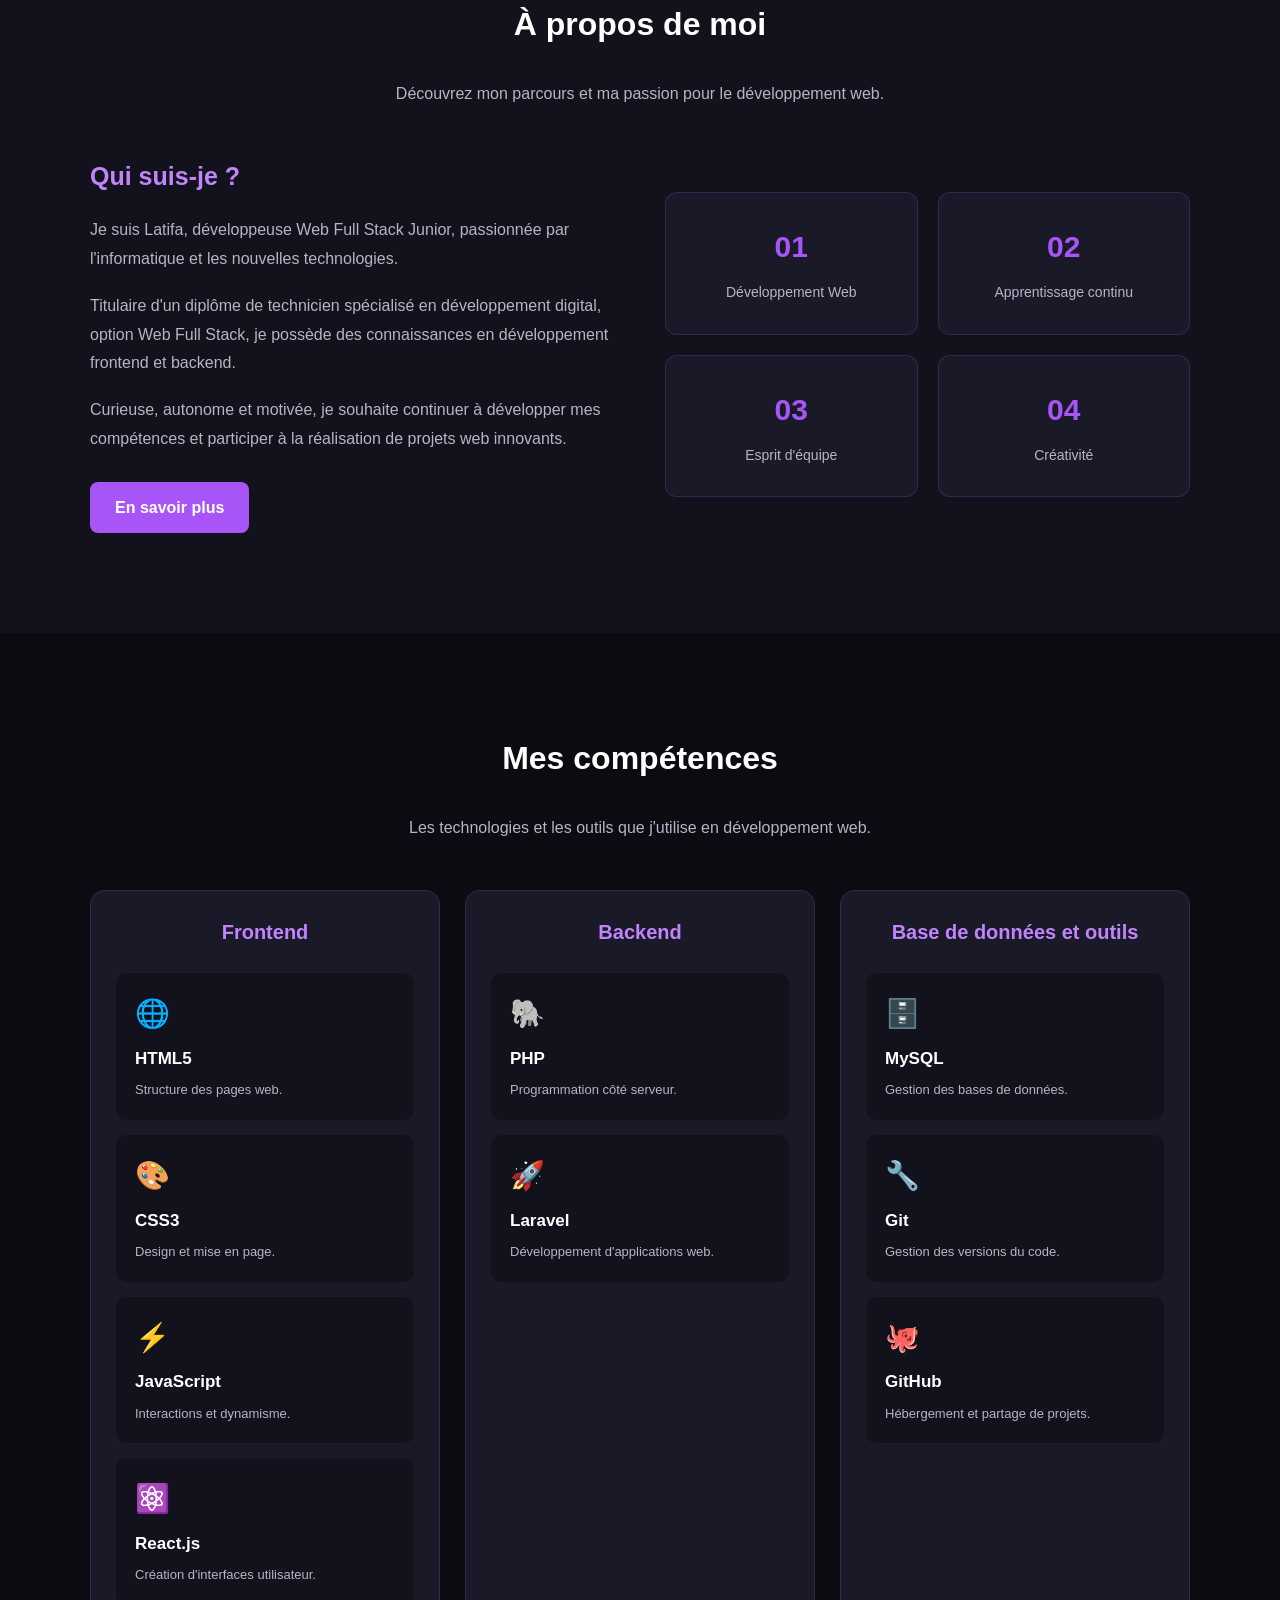
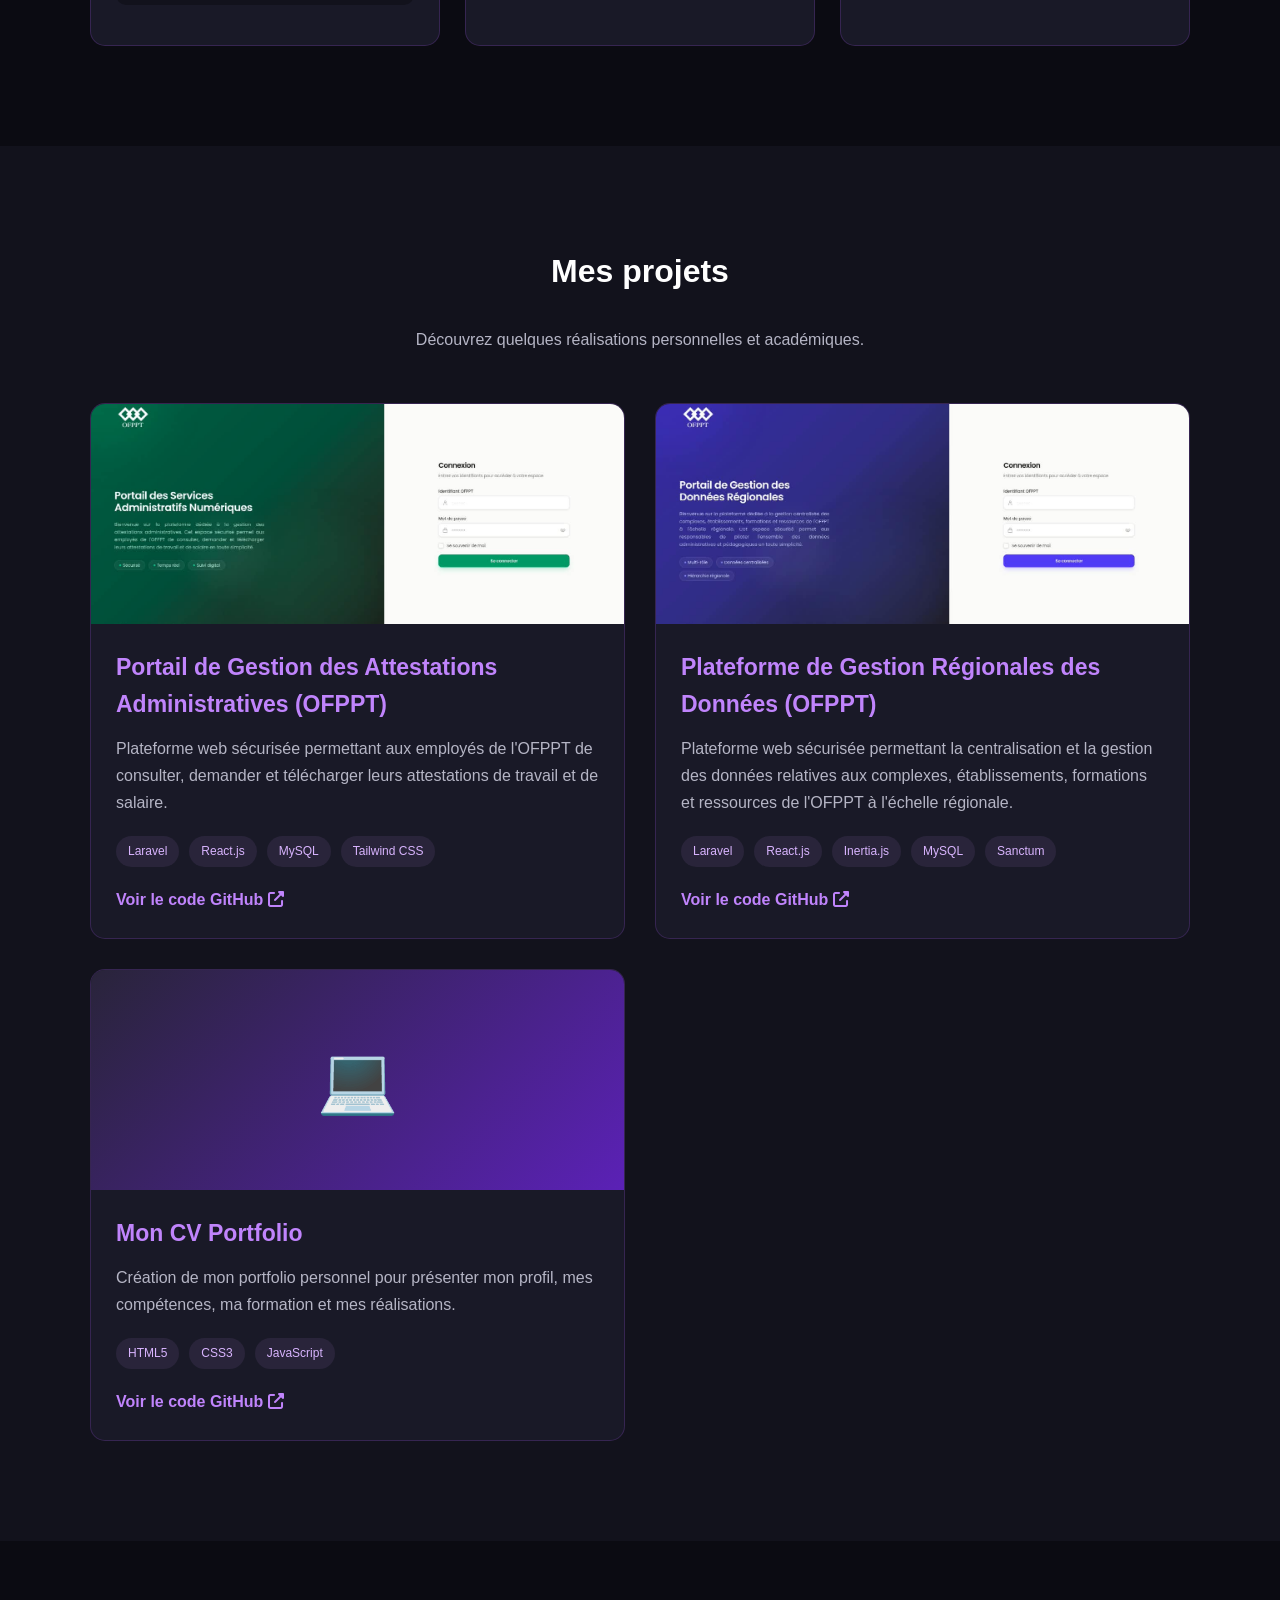
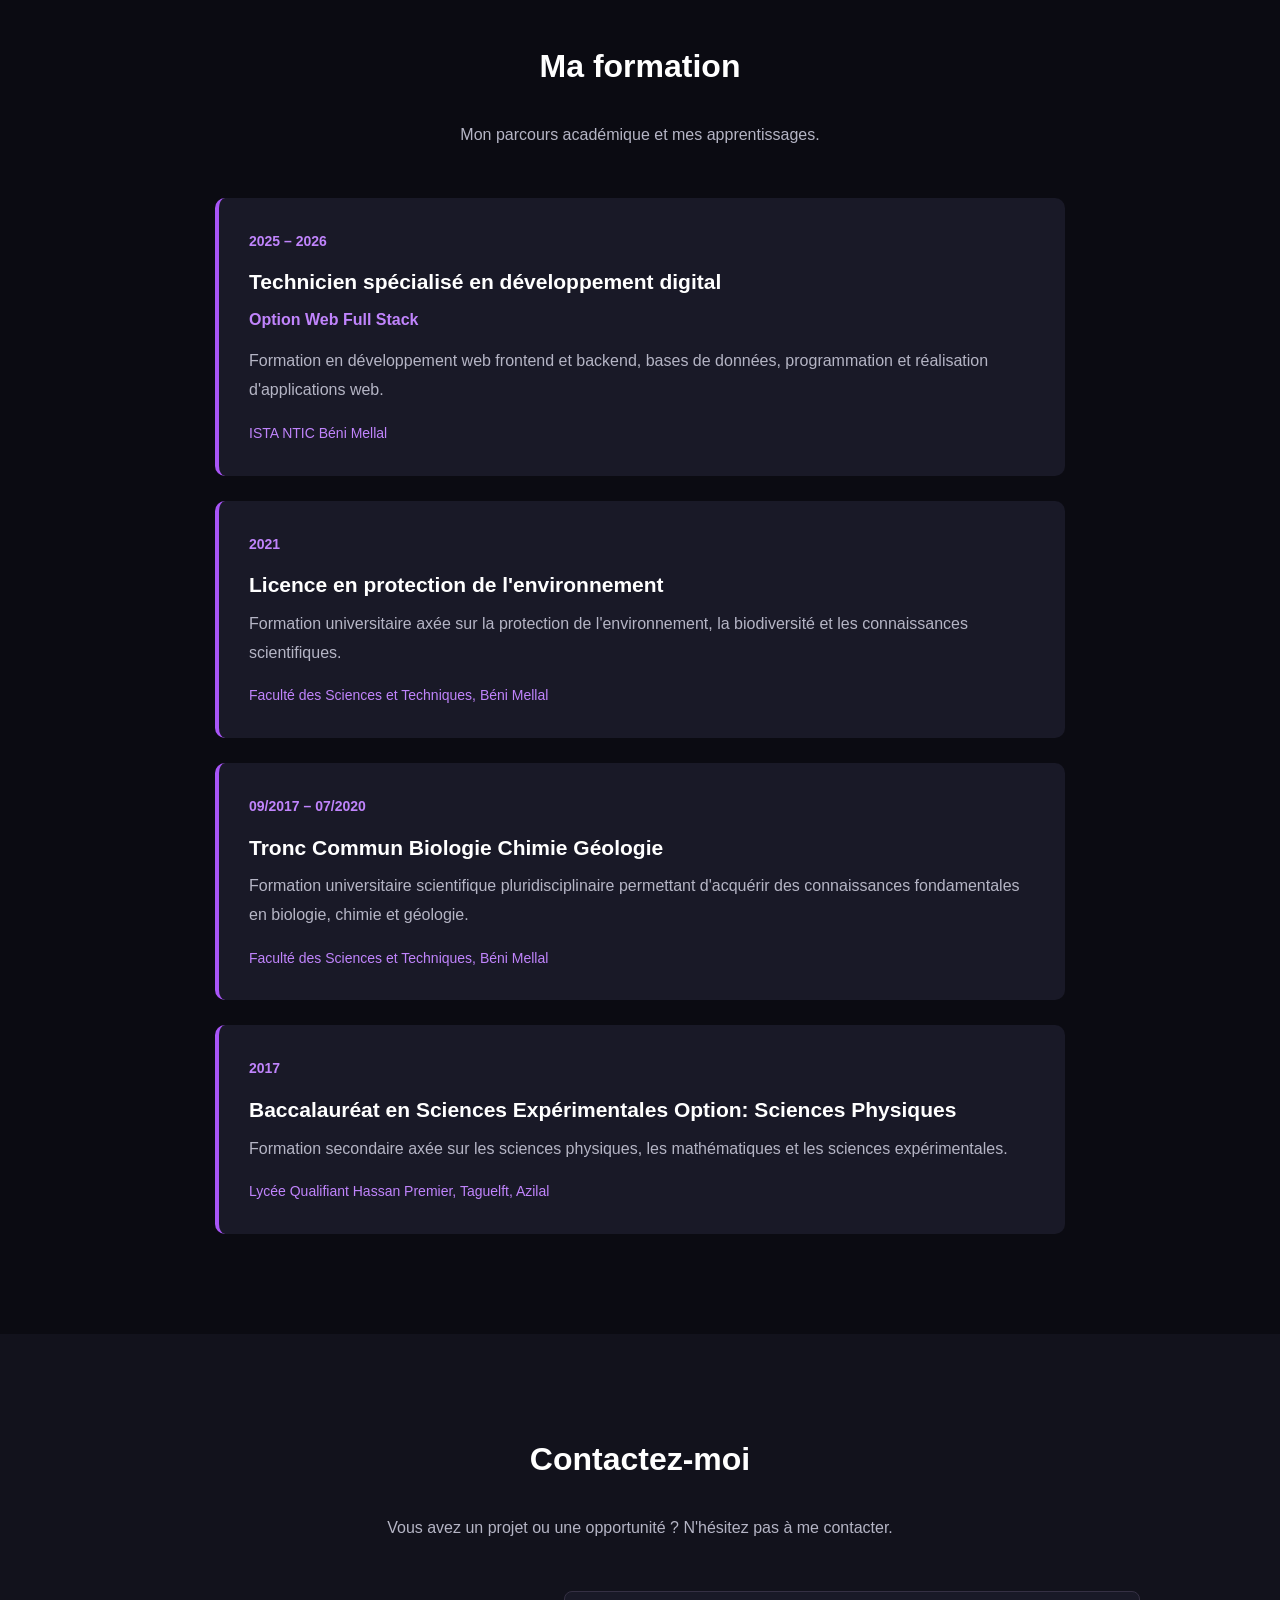
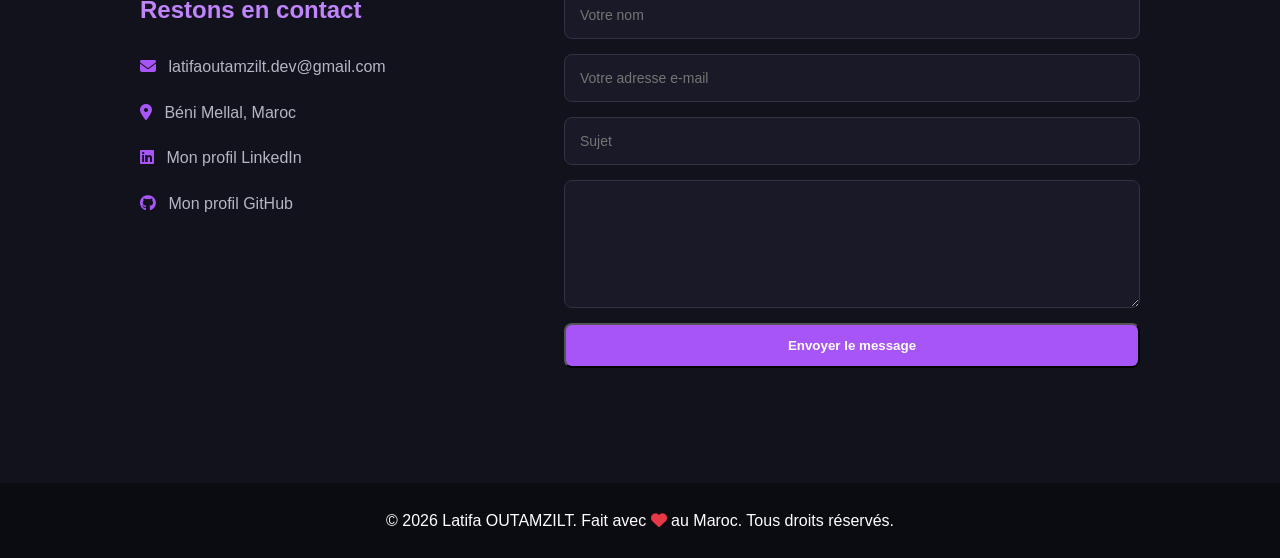
==== commit 9fef5419: "Update index.html" ====
--- a/index.html
+++ b/index.html
@@ -14,7 +14,7 @@
     <header class="header">
         <nav class="navbar">
             <a href="#accueil" class="logo">
-                Latifa<span>.</span>
+                &lt;Latifa <span>/&gt;</span>
             </a>
             <ul class="nav-links">
                 <li><a href="#accueil">Accueil</a></li>
@@ -32,7 +32,7 @@
         <section id="accueil" class="hero">
             <div class="hero-content">
                 <p class="welcome">Bienvenue sur mon potfolio 👋</p>
-                <h1>Bonjour, je suis <span>Latifa</span></h1>
+                <h1>Bonjour, je suis <span>Latifa OUTAMZILT</span></h1>
                 <h2>Développeuse Web Full Stack Junior</h2>
                 <p class="hero-description">
                     Passionnée par le développement web
@@ -304,7 +304,7 @@
 
                     <div class="project-image">
                         <img src="images/project1.jpeg"
-                            alt="Projet Atestflow">
+                            alt="Projet de gestion des attestations">
                     </div>
 
                     <div class="project-content">
@@ -452,7 +452,7 @@
                 </div>
                  <div class="education-card">
 
-                    <span class="education-year">09/2017 – 2020</span>
+                    <span class="education-year">09/2017 – 07/2020</span>
 
                     <h3>Tronc Commun Biologie Chimie Géologie</h3>
 
